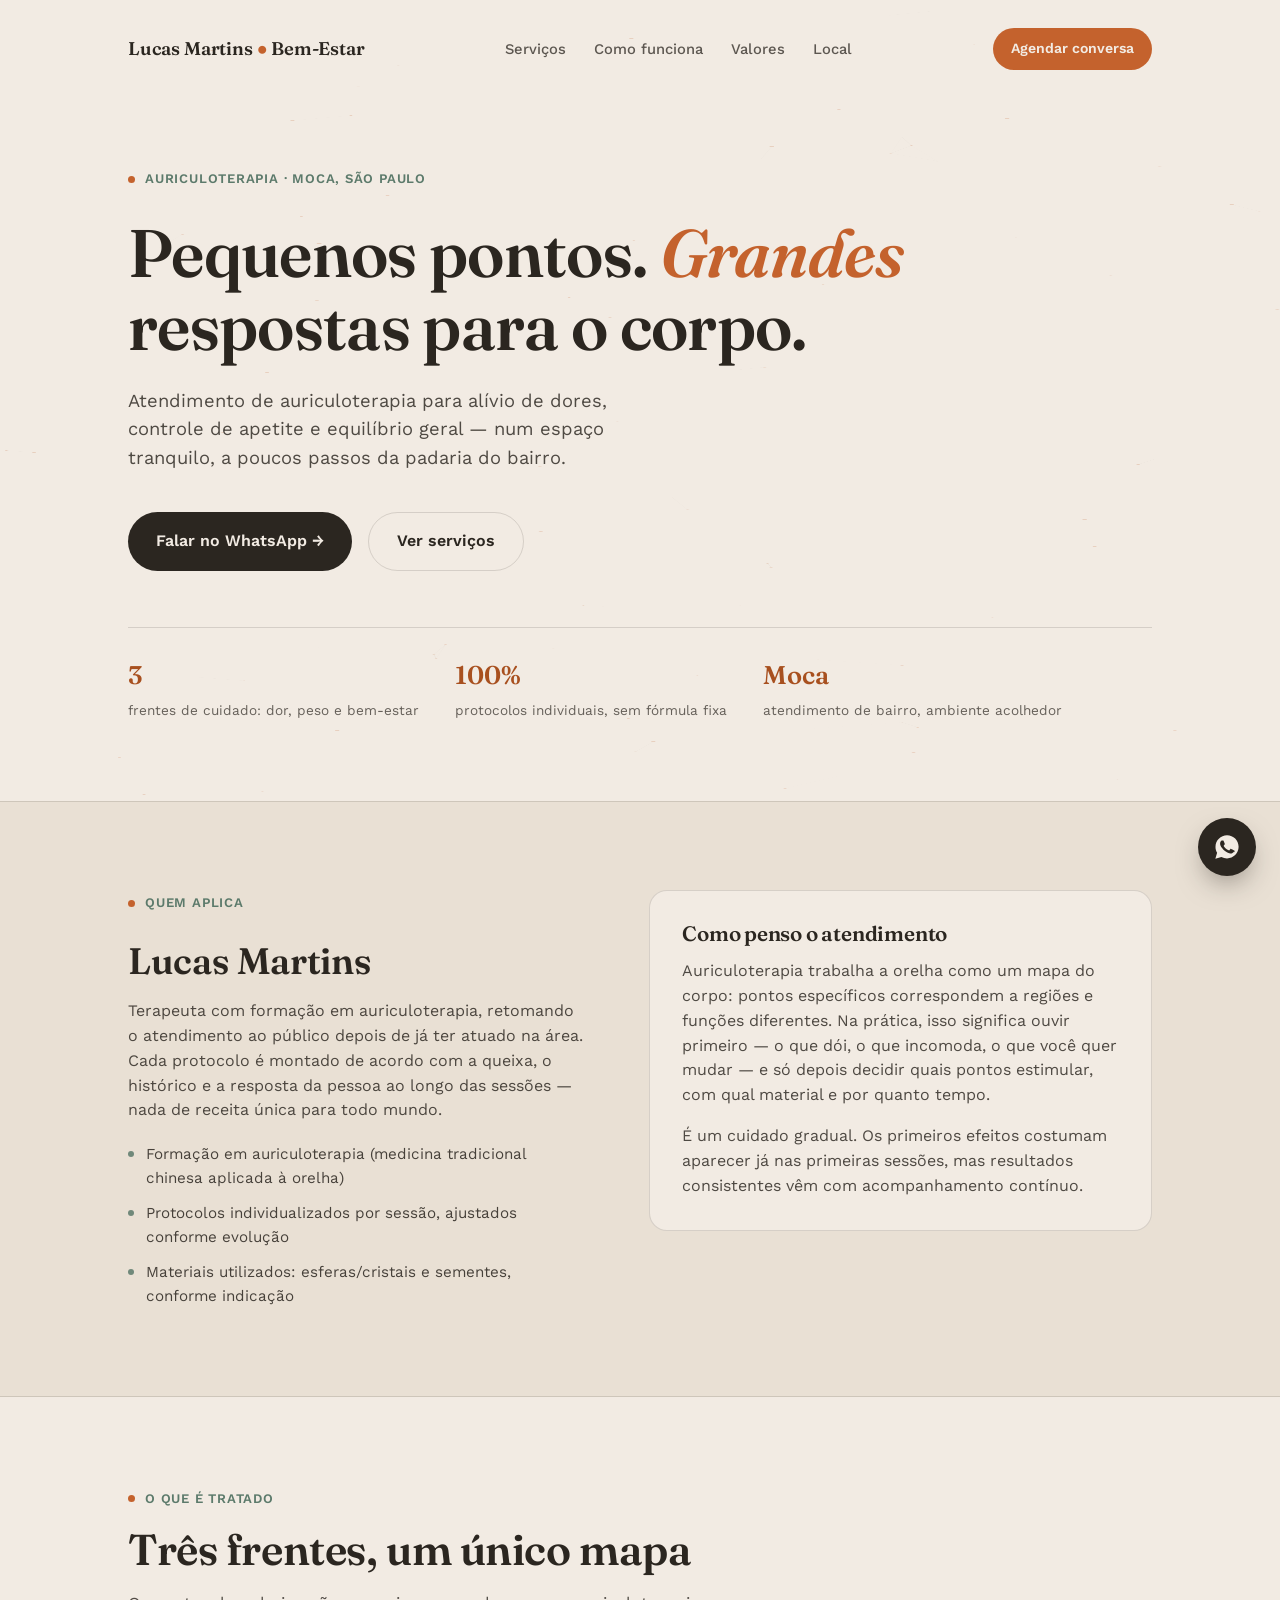
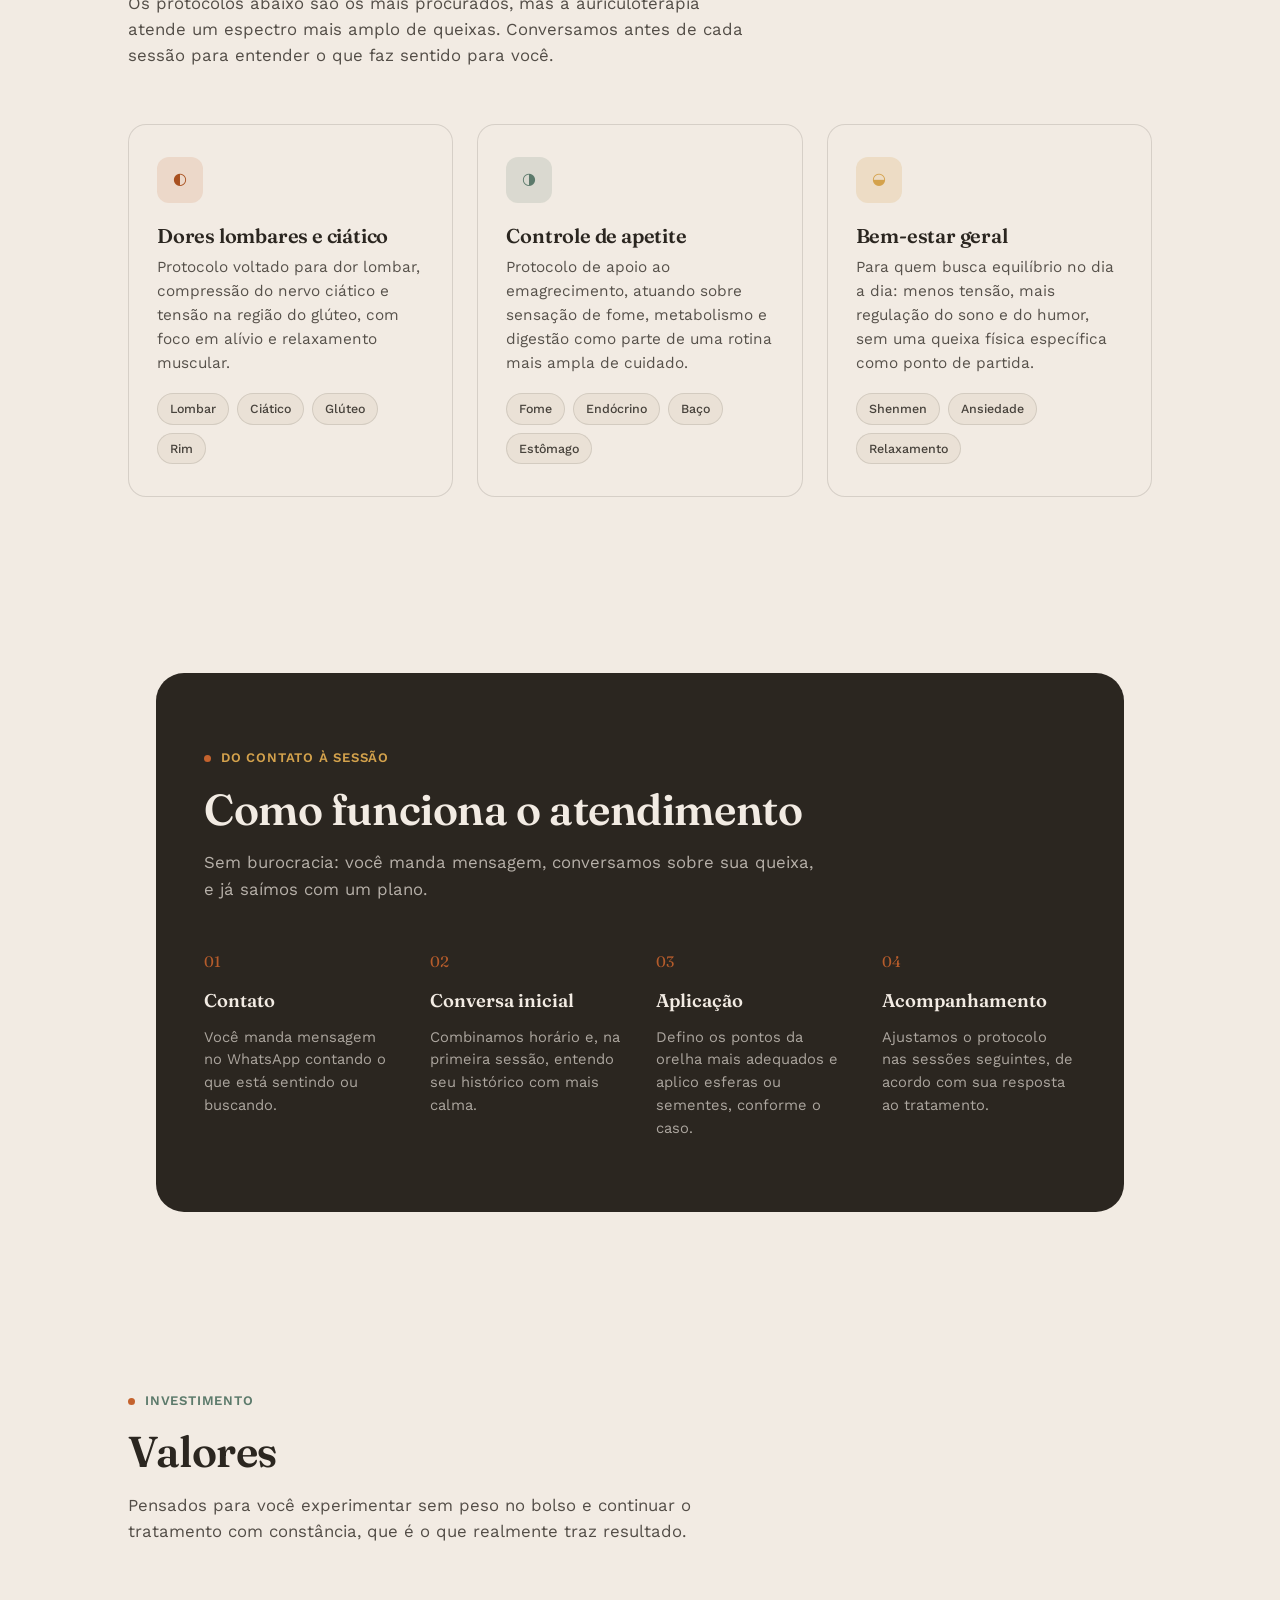
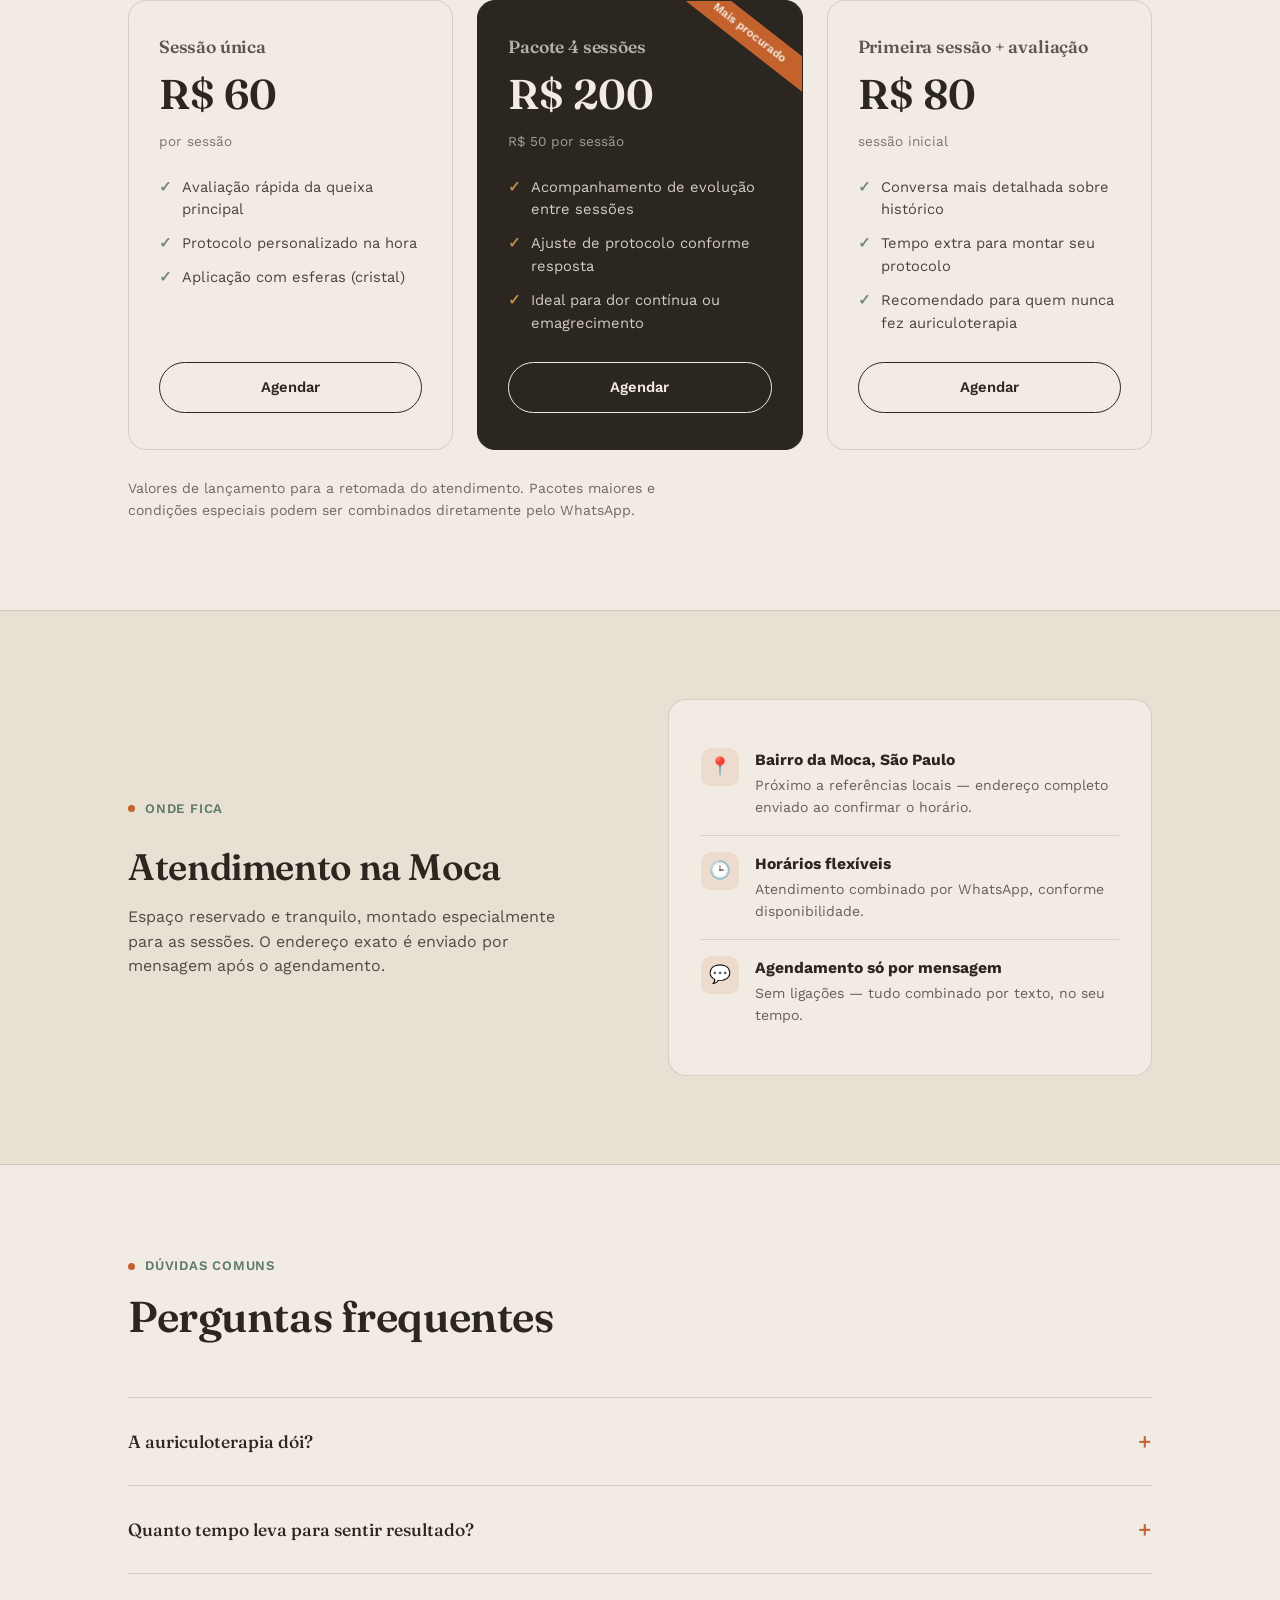
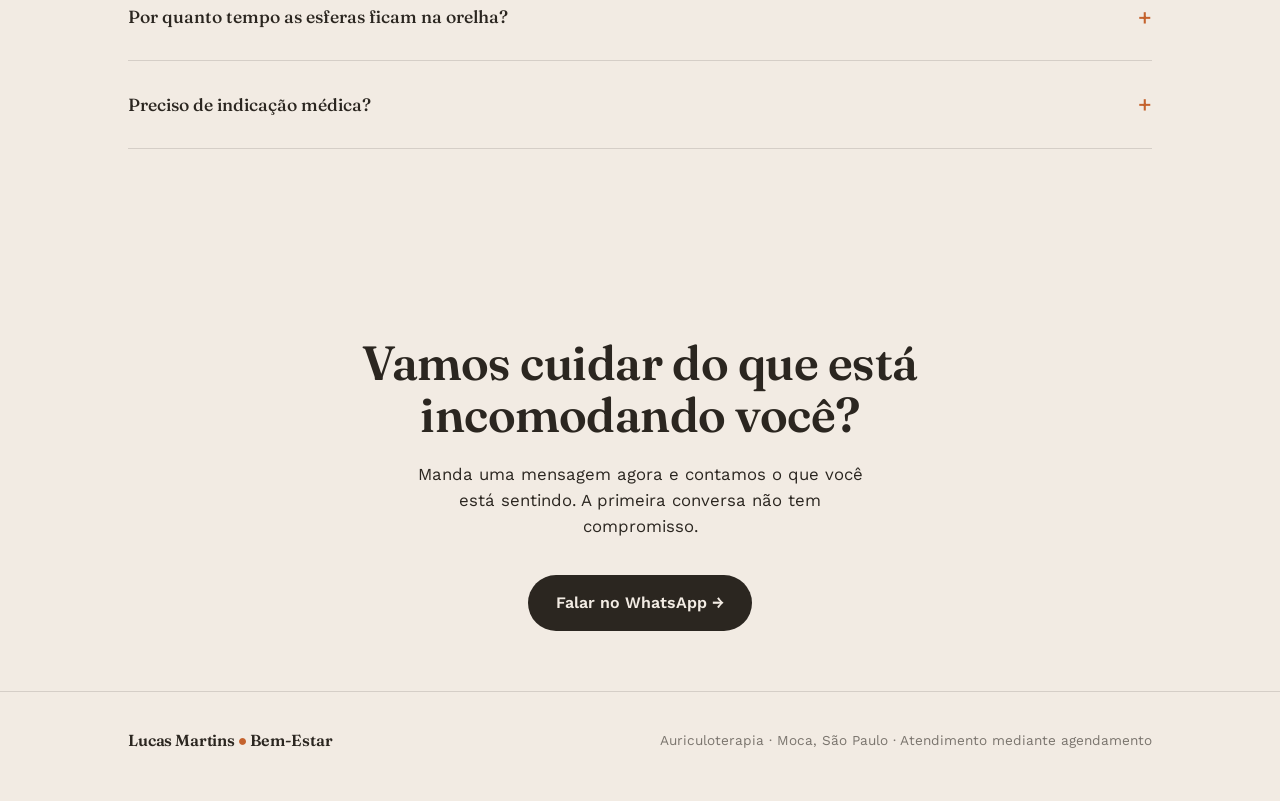
==== index.html @ 7ccbbc72 "refatorando" ====
<!DOCTYPE html>
<html lang="pt-BR">
<head>
<meta charset="UTF-8">
<meta name="viewport" content="width=device-width, initial-scale=1.0">
<title>Lucas Martins Bem-Estar | Auriculoterapia na Moca, São Paulo</title>
<meta name="description" content="Auriculoterapia para alívio de dores, emagrecimento e bem-estar geral. Atendimento na Moca, São Paulo. Agende pelo WhatsApp.">
<link rel="preconnect" href="https://fonts.googleapis.com">
<link rel="preconnect" href="https://fonts.gstatic.com" crossorigin>
<link href="https://fonts.googleapis.com/css2?family=Fraunces:opsz,wght@9..144,400;9..144,500;9..144,600;9..144,700&family=Work+Sans:wght@400;500;600&display=swap" rel="stylesheet">
<link rel="stylesheet" href="assets/css/main.css">
</head>
<body>

<canvas id="constellation"></canvas>

<header>
  <div class="wrap nav">
    <div class="brand">Lucas Martins <span class="dot">●</span> Bem-Estar</div>
    <nav class="nav-links">
      <a href="#servicos">Serviços</a>
      <a href="#como-funciona">Como funciona</a>
      <a href="#valores">Valores</a>
      <a href="#local">Local</a>
    </nav>
    <a class="nav-cta" href="https://wa.me/5511999999999?text=Ol%C3%A1%2C%20Lucas!%20Vim%20pelo%20site%20e%20gostaria%20de%20agendar%20uma%20sess%C3%A3o." target="_blank" rel="noopener">Agendar conversa</a>
  </div>
</header>

<main>

  <section class="hero">
    <div class="wrap">
      <div class="eyebrow">Auriculoterapia · Moca, São Paulo</div>
      <h1>Pequenos pontos. <em>Grandes</em><br>respostas para o corpo.</h1>
      <p class="lede">Atendimento de auriculoterapia para alívio de dores, controle de apetite e equilíbrio geral — num espaço tranquilo, a poucos passos da padaria do bairro.</p>
      <div class="hero-ctas">
        <a class="btn-primary" href="https://wa.me/5511999999999?text=Ol%C3%A1%2C%20Lucas!%20Vim%20pelo%20site%20e%20gostaria%20de%20agendar%20uma%20sess%C3%A3o." target="_blank" rel="noopener">Falar no WhatsApp →</a>
        <a class="btn-secondary" href="#servicos">Ver serviços</a>
      </div>
      <div class="hero-meta">
        <div class="hero-meta-item">
          <span class="num">3</span>
          <span class="label">frentes de cuidado: dor, peso e bem-estar</span>
        </div>
        <div class="hero-meta-item">
          <span class="num">100%</span>
          <span class="label">protocolos individuais, sem fórmula fixa</span>
        </div>
        <div class="hero-meta-item">
          <span class="num">Moca</span>
          <span class="label">atendimento de bairro, ambiente acolhedor</span>
        </div>
      </div>
    </div>
  </section>

  <section class="about" id="sobre">
    <div class="wrap">
      <div class="about-grid">
        <div class="reveal">
          <div class="eyebrow">Quem aplica</div>
          <h2 style="font-size:clamp(1.8rem,3.6vw,2.3rem); margin-bottom:18px;">Lucas Martins</h2>
          <p style="opacity:0.82; margin-bottom:20px;">Terapeuta com formação em auriculoterapia, retomando o atendimento ao público depois de já ter atuado na área. Cada protocolo é montado de acordo com a queixa, o histórico e a resposta da pessoa ao longo das sessões — nada de receita única para todo mundo.</p>
          <ul class="credential-list">
            <li>Formação em auriculoterapia (medicina tradicional chinesa aplicada à orelha)</li>
            <li>Protocolos individualizados por sessão, ajustados conforme evolução</li>
            <li>Materiais utilizados: esferas/cristais e sementes, conforme indicação</li>
          </ul>
        </div>
        <div class="about-card reveal">
          <h3>Como penso o atendimento</h3>
          <p>Auriculoterapia trabalha a orelha como um mapa do corpo: pontos específicos correspondem a regiões e funções diferentes. Na prática, isso significa ouvir primeiro — o que dói, o que incomoda, o que você quer mudar — e só depois decidir quais pontos estimular, com qual material e por quanto tempo.</p>
          <p style="margin-top:16px;">É um cuidado gradual. Os primeiros efeitos costumam aparecer já nas primeiras sessões, mas resultados consistentes vêm com acompanhamento contínuo.</p>
        </div>
      </div>
    </div>
  </section>

  <section id="servicos">
    <div class="wrap">
      <div class="section-head reveal">
        <div class="eyebrow">O que é tratado</div>
        <h2>Três frentes, um único mapa</h2>
        <p>Os protocolos abaixo são os mais procurados, mas a auriculoterapia atende um espectro mais amplo de queixas. Conversamos antes de cada sessão para entender o que faz sentido para você.</p>
      </div>
      <div class="service-grid">
        <div class="service-card reveal">
          <div class="service-icon">◐</div>
          <h3>Dores lombares e ciático</h3>
          <p>Protocolo voltado para dor lombar, compressão do nervo ciático e tensão na região do glúteo, com foco em alívio e relaxamento muscular.</p>
          <div class="service-points">
            <span class="point-tag">Lombar</span>
            <span class="point-tag">Ciático</span>
            <span class="point-tag">Glúteo</span>
            <span class="point-tag">Rim</span>
          </div>
        </div>
        <div class="service-card reveal">
          <div class="service-icon">◑</div>
          <h3>Controle de apetite</h3>
          <p>Protocolo de apoio ao emagrecimento, atuando sobre sensação de fome, metabolismo e digestão como parte de uma rotina mais ampla de cuidado.</p>
          <div class="service-points">
            <span class="point-tag">Fome</span>
            <span class="point-tag">Endócrino</span>
            <span class="point-tag">Baço</span>
            <span class="point-tag">Estômago</span>
          </div>
        </div>
        <div class="service-card reveal">
          <div class="service-icon">◒</div>
          <h3>Bem-estar geral</h3>
          <p>Para quem busca equilíbrio no dia a dia: menos tensão, mais regulação do sono e do humor, sem uma queixa física específica como ponto de partida.</p>
          <div class="service-points">
            <span class="point-tag">Shenmen</span>
            <span class="point-tag">Ansiedade</span>
            <span class="point-tag">Relaxamento</span>
          </div>
        </div>
      </div>
    </div>
  </section>

  <section id="como-funciona">
    <div class="wrap">
      <div class="how">
        <div class="section-head" style="margin-bottom:48px;">
          <div class="eyebrow">Do contato à sessão</div>
          <h2>Como funciona o atendimento</h2>
          <p>Sem burocracia: você manda mensagem, conversamos sobre sua queixa, e já saímos com um plano.</p>
        </div>
        <div class="steps">
          <div class="step reveal">
            <span class="step-index">01</span>
            <h4>Contato</h4>
            <p>Você manda mensagem no WhatsApp contando o que está sentindo ou buscando.</p>
          </div>
          <div class="step reveal">
            <span class="step-index">02</span>
            <h4>Conversa inicial</h4>
            <p>Combinamos horário e, na primeira sessão, entendo seu histórico com mais calma.</p>
          </div>
          <div class="step reveal">
            <span class="step-index">03</span>
            <h4>Aplicação</h4>
            <p>Defino os pontos da orelha mais adequados e aplico esferas ou sementes, conforme o caso.</p>
          </div>
          <div class="step reveal">
            <span class="step-index">04</span>
            <h4>Acompanhamento</h4>
            <p>Ajustamos o protocolo nas sessões seguintes, de acordo com sua resposta ao tratamento.</p>
          </div>
        </div>
      </div>
    </div>
  </section>

  <section id="valores">
    <div class="wrap">
      <div class="section-head reveal">
        <div class="eyebrow">Investimento</div>
        <h2>Valores</h2>
        <p>Pensados para você experimentar sem peso no bolso e continuar o tratamento com constância, que é o que realmente traz resultado.</p>
      </div>
      <div class="pricing-grid">
        <div class="price-card reveal">
          <h3>Sessão única</h3>
          <div class="amount">R$ 60</div>
          <div class="per">por sessão</div>
          <ul class="price-list">
            <li>Avaliação rápida da queixa principal</li>
            <li>Protocolo personalizado na hora</li>
            <li>Aplicação com esferas (cristal)</li>
          </ul>
          <a class="price-cta" href="https://wa.me/5511999999999?text=Ol%C3%A1%2C%20Lucas!%20Quero%20agendar%20uma%20sess%C3%A3o%20%C3%BAnica." target="_blank" rel="noopener">Agendar</a>
        </div>
        <div class="price-card featured reveal">
          <h3>Pacote 4 sessões</h3>
          <div class="amount">R$ 200</div>
          <div class="per">R$ 50 por sessão</div>
          <ul class="price-list">
            <li>Acompanhamento de evolução entre sessões</li>
            <li>Ajuste de protocolo conforme resposta</li>
            <li>Ideal para dor contínua ou emagrecimento</li>
          </ul>
          <a class="price-cta" href="https://wa.me/5511999999999?text=Ol%C3%A1%2C%20Lucas!%20Quero%20agendar%20o%20pacote%20de%204%20sess%C3%B5es." target="_blank" rel="noopener">Agendar</a>
        </div>
        <div class="price-card reveal">
          <h3>Primeira sessão + avaliação</h3>
          <div class="amount">R$ 80</div>
          <div class="per">sessão inicial</div>
          <ul class="price-list">
            <li>Conversa mais detalhada sobre histórico</li>
            <li>Tempo extra para montar seu protocolo</li>
            <li>Recomendado para quem nunca fez auriculoterapia</li>
          </ul>
          <a class="price-cta" href="https://wa.me/5511999999999?text=Ol%C3%A1%2C%20Lucas!%20%C3%89%20minha%20primeira%20vez%20e%20quero%20agendar%20uma%20avalia%C3%A7%C3%A3o." target="_blank" rel="noopener">Agendar</a>
        </div>
      </div>
      <p class="pricing-note">Valores de lançamento para a retomada do atendimento. Pacotes maiores e condições especiais podem ser combinados diretamente pelo WhatsApp.</p>
    </div>
  </section>

  <section class="location" id="local">
    <div class="wrap">
      <div class="location-grid">
        <div class="reveal">
          <div class="eyebrow">Onde fica</div>
          <h2 style="font-size:clamp(1.8rem,3.6vw,2.3rem); margin-bottom:18px;">Atendimento na Moca</h2>
          <p style="opacity:0.8; max-width:460px;">Espaço reservado e tranquilo, montado especialmente para as sessões. O endereço exato é enviado por mensagem após o agendamento.</p>
        </div>
        <div class="location-card reveal">
          <div class="location-row">
            <div class="icon">📍</div>
            <div>
              <h4>Bairro da Moca, São Paulo</h4>
              <p>Próximo a referências locais — endereço completo enviado ao confirmar o horário.</p>
            </div>
          </div>
          <div class="location-row">
            <div class="icon">🕒</div>
            <div>
              <h4>Horários flexíveis</h4>
              <p>Atendimento combinado por WhatsApp, conforme disponibilidade.</p>
            </div>
          </div>
          <div class="location-row">
            <div class="icon">💬</div>
            <div>
              <h4>Agendamento só por mensagem</h4>
              <p>Sem ligações — tudo combinado por texto, no seu tempo.</p>
            </div>
          </div>
        </div>
      </div>
    </div>
  </section>

  <section id="faq">
    <div class="wrap">
      <div class="section-head reveal">
        <div class="eyebrow">Dúvidas comuns</div>
        <h2>Perguntas frequentes</h2>
      </div>
      <div class="faq-list reveal">
        <div class="faq-item">
          <div class="faq-q"><span>A auriculoterapia dói?</span><span class="plus">+</span></div>
          <div class="faq-a"><p>Não. A aplicação é feita com esferas pequenas (cristal) ou sementes, sem agulhas. A maioria das pessoas sente apenas uma leve pressão no momento da colocação.</p></div>
        </div>
        <div class="faq-item">
          <div class="faq-q"><span>Quanto tempo leva para sentir resultado?</span><span class="plus">+</span></div>
          <div class="faq-a"><p>Varia de pessoa para pessoa. Algumas notam diferença já na primeira semana, especialmente em quadros de dor. Para emagrecimento e bem-estar geral, o resultado costuma vir de forma mais gradual, com sessões contínuas.</p></div>
        </div>
        <div class="faq-item">
          <div class="faq-q"><span>Por quanto tempo as esferas ficam na orelha?</span><span class="plus">+</span></div>
          <div class="faq-a"><p>Em geral entre 3 e 7 dias, dependendo do material usado e da sua resposta ao tratamento. Isso é combinado individualmente.</p></div>
        </div>
        <div class="faq-item">
          <div class="faq-q"><span>Preciso de indicação médica?</span><span class="plus">+</span></div>
          <div class="faq-a"><p>Não é obrigatório, mas se você já tem acompanhamento médico para a queixa, é sempre bom me contar para alinharmos o tratamento como um complemento, não substituto.</p></div>
        </div>
      </div>
    </div>
  </section>

  <section class="final-cta">
    <div class="wrap">
      <h2 class="reveal">Vamos cuidar do que está incomodando você?</h2>
      <p class="reveal">Manda uma mensagem agora e contamos o que você está sentindo. A primeira conversa não tem compromisso.</p>
      <a class="btn-primary reveal" href="https://wa.me/5511999999999?text=Ol%C3%A1%2C%20Lucas!%20Vim%20pelo%20site%20e%20gostaria%20de%20agendar%20uma%20sess%C3%A3o." target="_blank" rel="noopener">Falar no WhatsApp →</a>
    </div>
  </section>

</main>

<footer>
  <div class="wrap footer-grid">
    <div class="brand" style="font-size:1rem;">Lucas Martins <span class="dot">●</span> Bem-Estar</div>
    <p>Auriculoterapia · Moca, São Paulo · Atendimento mediante agendamento</p>
  </div>
</footer>

<a class="float-wa" href="https://wa.me/5511999999999?text=Ol%C3%A1%2C%20Lucas!%20Vim%20pelo%20site%20e%20gostaria%20de%20agendar%20uma%20sess%C3%A3o." target="_blank" rel="noopener" aria-label="Falar no WhatsApp">
  <svg width="28" height="28" viewBox="0 0 24 24" fill="currentColor"><path d="M12.04 2C6.58 2 2.13 6.45 2.13 11.91c0 1.85.5 3.58 1.41 5.09L2 22l5.18-1.5a9.86 9.86 0 0 0 4.86 1.27h.01c5.46 0 9.91-4.45 9.91-9.91C21.96 6.4 17.5 2 12.04 2zm5.85 14.04c-.25.7-1.45 1.34-2 1.43-.51.08-1.16.11-1.87-.12-.43-.14-.98-.32-1.69-.63-2.97-1.28-4.9-4.27-5.05-4.47-.15-.2-1.2-1.6-1.2-3.05 0-1.45.76-2.16 1.03-2.46.27-.3.59-.37.79-.37h.57c.18 0 .43-.07.67.51.25.6.85 2.08.92 2.23.07.15.12.33.02.53-.1.2-.15.32-.3.49-.15.17-.31.38-.44.51-.15.15-.3.3-.13.59.18.3.79 1.3 1.7 2.1 1.17 1.04 2.16 1.36 2.46 1.51.3.15.48.13.65-.05.22-.22.5-.59.79-.95.2-.26.46-.3.76-.18.3.12 1.9.9 2.23 1.06.33.17.55.25.63.39.08.14.08.78-.17 1.48z"/></svg>
</a>

<script src="assets/js/main.js" defer></script>
</body>
</html>
---- assets/css/main.css ----
:root{
  --sand:#F2EBE3;
  --sand-dim:#E9E0D4;
  --ink:#2B2620;
  --clay:#C4622D;
  --clay-deep:#A8501F;
  --olive:#5C7A6B;
  --ocher:#D4A24C;
  --line: rgba(43,38,32,0.14);
}

*{box-sizing:border-box; margin:0; padding:0;}

html{scroll-behavior:smooth;}

body{
  background:var(--sand);
  color:var(--ink);
  font-family:'Work Sans', sans-serif;
  line-height:1.55;
  -webkit-font-smoothing:antialiased;
  overflow-x:hidden;
}

h1,h2,h3{
  font-family:'Fraunces', serif;
  font-weight:600;
  line-height:1.08;
  letter-spacing:-0.01em;
}

a{color:inherit; text-decoration:none;}

img{max-width:100%; display:block;}

.wrap{
  max-width:1080px;
  margin:0 auto;
  padding:0 28px;
}

/* ---------- Signature constellation canvas ---------- */
#constellation{
  position:fixed;
  inset:0;
  width:100%;
  height:100%;
  z-index:0;
  pointer-events:none;
  opacity:0.55;
}

@media (prefers-reduced-motion: reduce){
  #constellation{display:none;}
}

/* ---------- Header ---------- */
header{
  position:relative;
  z-index:2;
  padding:28px 0 0;
}

.nav{
  display:flex;
  align-items:center;
  justify-content:space-between;
}

.brand{
  font-family:'Fraunces', serif;
  font-weight:600;
  font-size:1.15rem;
  letter-spacing:-0.01em;
}

.brand .dot{
  color:var(--clay);
}

.nav-links{
  display:flex;
  gap:28px;
  font-size:0.92rem;
  font-weight:500;
}

.nav-links a{
  opacity:0.75;
  transition:opacity 0.2s ease;
}
.nav-links a:hover{opacity:1;}

.nav-cta{
  display:inline-flex;
  align-items:center;
  gap:8px;
  background:var(--clay);
  color:var(--sand);
  padding:10px 18px;
  border-radius:999px;
  font-size:0.88rem;
  font-weight:600;
  transition:background 0.2s ease, transform 0.2s ease;
}
.nav-cta:hover{background:var(--clay-deep); transform:translateY(-1px);}

@media (max-width:720px){
  .nav-links{display:none;}
}

/* ---------- Hero ---------- */
.hero{
  position:relative;
  z-index:2;
  padding:96px 0 80px;
}

.eyebrow{
  display:inline-flex;
  align-items:center;
  gap:10px;
  font-size:0.82rem;
  font-weight:600;
  letter-spacing:0.06em;
  text-transform:uppercase;
  color:var(--olive);
  margin-bottom:28px;
}

.eyebrow::before{
  content:'';
  width:7px;
  height:7px;
  border-radius:50%;
  background:var(--clay);
  display:inline-block;
}

.hero h1{
  font-size:clamp(2.4rem, 6vw, 4.2rem);
  max-width:780px;
  margin-bottom:24px;
}

.hero h1 em{
  font-style:italic;
  color:var(--clay);
}

.hero p.lede{
  font-size:1.15rem;
  max-width:540px;
  opacity:0.82;
  margin-bottom:40px;
}

.hero-ctas{
  display:flex;
  gap:16px;
  flex-wrap:wrap;
  margin-bottom:56px;
}

.btn-primary{
  display:inline-flex;
  align-items:center;
  gap:10px;
  background:var(--ink);
  color:var(--sand);
  padding:16px 28px;
  border-radius:999px;
  font-weight:600;
  font-size:1rem;
  transition:background 0.2s ease, transform 0.2s ease;
}
.btn-primary:hover{background:var(--clay-deep); transform:translateY(-2px);}

.btn-secondary{
  display:inline-flex;
  align-items:center;
  gap:10px;
  border:1.5px solid var(--line);
  padding:16px 28px;
  border-radius:999px;
  font-weight:600;
  font-size:1rem;
  transition:border-color 0.2s ease, transform 0.2s ease;
}
.btn-secondary:hover{border-color:var(--ink); transform:translateY(-2px);}

.hero-meta{
  display:flex;
  gap:36px;
  flex-wrap:wrap;
  border-top:1px solid var(--line);
  padding-top:28px;
}

.hero-meta-item{
  display:flex;
  flex-direction:column;
  gap:4px;
}

.hero-meta-item .num{
  font-family:'Fraunces', serif;
  font-size:1.6rem;
  font-weight:600;
  color:var(--clay-deep);
}

.hero-meta-item .label{
  font-size:0.85rem;
  opacity:0.7;
}

/* ---------- Section shared ---------- */
section{
  position:relative;
  z-index:2;
  padding:88px 0;
}

.section-head{
  max-width:620px;
  margin-bottom:56px;
}

.section-head .eyebrow{margin-bottom:18px;}

.section-head h2{
  font-size:clamp(1.9rem, 4vw, 2.7rem);
  margin-bottom:16px;
}

.section-head p{
  opacity:0.8;
  font-size:1.05rem;
}

/* ---------- About ---------- */
.about{
  background:var(--sand-dim);
  border-top:1px solid var(--line);
  border-bottom:1px solid var(--line);
}

.about-grid{
  display:grid;
  grid-template-columns:1fr 1.1fr;
  gap:64px;
  align-items:start;
}

@media (max-width:820px){
  .about-grid{grid-template-columns:1fr; gap:40px;}
}

.about-card{
  background:var(--sand);
  border:1px solid var(--line);
  border-radius:18px;
  padding:32px;
}

.about-card h3{
  font-size:1.3rem;
  margin-bottom:14px;
}

.about-card p{opacity:0.82;}

.credential-list{
  list-style:none;
  margin-top:20px;
  display:flex;
  flex-direction:column;
  gap:12px;
}

.credential-list li{
  display:flex;
  align-items:flex-start;
  gap:12px;
  font-size:0.95rem;
  opacity:0.85;
}

.credential-list li::before{
  content:'';
  width:6px;
  height:6px;
  border-radius:50%;
  background:var(--olive);
  margin-top:8px;
  flex-shrink:0;
}

/* ---------- Services ---------- */
.service-grid{
  display:grid;
  grid-template-columns:repeat(3, 1fr);
  gap:24px;
}

@media (max-width:900px){
  .service-grid{grid-template-columns:1fr;}
}

.service-card{
  border:1px solid var(--line);
  border-radius:18px;
  padding:32px 28px;
  background:var(--sand);
  transition:transform 0.25s ease, box-shadow 0.25s ease, border-color 0.25s ease;
}

.service-card:hover{
  transform:translateY(-4px);
  box-shadow:0 16px 32px -20px rgba(43,38,32,0.35);
  border-color:transparent;
}

.service-icon{
  width:46px;
  height:46px;
  border-radius:12px;
  display:flex;
  align-items:center;
  justify-content:center;
  margin-bottom:22px;
}

.service-card:nth-child(1) .service-icon{background:rgba(196,98,45,0.14); color:var(--clay-deep);}
.service-card:nth-child(2) .service-icon{background:rgba(92,122,107,0.16); color:var(--olive);}
.service-card:nth-child(3) .service-icon{background:rgba(212,162,76,0.2); color:var(--ocher);}

.service-card h3{
  font-size:1.25rem;
  margin-bottom:10px;
}

.service-card p{
  opacity:0.78;
  font-size:0.96rem;
  margin-bottom:18px;
}

.service-points{
  display:flex;
  flex-wrap:wrap;
  gap:8px;
}

.point-tag{
  font-size:0.78rem;
  font-weight:500;
  padding:5px 12px;
  border-radius:999px;
  background:var(--sand-dim);
  border:1px solid var(--line);
  opacity:0.85;
}

/* ---------- How it works ---------- */
.how{
  background:var(--ink);
  color:var(--sand);
  border-radius:28px;
  margin:0 28px;
  padding:72px 48px;
}

@media (max-width:720px){
  .how{margin:0 16px; padding:56px 28px;}
}

.how .section-head p{color:var(--sand); opacity:0.7;}
.how .eyebrow{color:var(--ocher);}

.steps{
  display:grid;
  grid-template-columns:repeat(4, 1fr);
  gap:32px;
}

@media (max-width:900px){
  .steps{grid-template-columns:1fr 1fr; gap:36px;}
}
@media (max-width:560px){
  .steps{grid-template-columns:1fr;}
}

.step{
  position:relative;
}

.step-index{
  font-family:'Fraunces', serif;
  font-size:0.95rem;
  color:var(--clay);
  opacity:0.9;
  margin-bottom:14px;
  display:block;
}

.step h4{
  font-family:'Fraunces', serif;
  font-weight:600;
  font-size:1.15rem;
  margin-bottom:10px;
}

.step p{
  font-size:0.92rem;
  opacity:0.65;
}

/* ---------- Pricing ---------- */
.pricing-grid{
  display:grid;
  grid-template-columns:repeat(3, 1fr);
  gap:24px;
}

@media (max-width:900px){
  .pricing-grid{grid-template-columns:1fr;}
}

.price-card{
  border:1px solid var(--line);
  border-radius:18px;
  padding:36px 30px;
  background:var(--sand);
  display:flex;
  flex-direction:column;
}

.price-card.featured{
  background:var(--ink);
  color:var(--sand);
  border-color:var(--ink);
  position:relative;
  overflow:hidden;
}

.price-card.featured::before{
  content:'Mais procurado';
  position:absolute;
  top:18px;
  right:-32px;
  background:var(--clay);
  color:var(--sand);
  font-size:0.72rem;
  font-weight:600;
  padding:5px 40px;
  transform:rotate(38deg);
}

.price-card h3{
  font-size:1.1rem;
  margin-bottom:6px;
  opacity:0.75;
}
.price-card.featured h3{opacity:0.7;}

.price-card .amount{
  font-family:'Fraunces', serif;
  font-size:2.6rem;
  font-weight:600;
  margin-bottom:4px;
}

.price-card .amount sup{
  font-size:1.1rem;
  font-weight:500;
  opacity:0.6;
  top:-1em;
}

.price-card .per{
  font-size:0.85rem;
  opacity:0.6;
  margin-bottom:24px;
}

.price-list{
  list-style:none;
  display:flex;
  flex-direction:column;
  gap:11px;
  margin-bottom:28px;
  flex:1;
}

.price-list li{
  font-size:0.92rem;
  display:flex;
  gap:10px;
  align-items:flex-start;
  opacity:0.85;
}

.price-list li::before{
  content:'✓';
  color:var(--olive);
  font-weight:600;
  flex-shrink:0;
}

.price-card.featured .price-list li::before{color:var(--ocher);}

.price-cta{
  text-align:center;
  padding:13px;
  border-radius:999px;
  border:1.5px solid var(--ink);
  font-weight:600;
  font-size:0.92rem;
  transition:background 0.2s ease, color 0.2s ease;
}

.price-cta:hover{background:var(--ink); color:var(--sand);}

.price-card.featured .price-cta{
  border-color:var(--sand);
}
.price-card.featured .price-cta:hover{
  background:var(--sand);
  color:var(--ink);
}

.pricing-note{
  margin-top:28px;
  font-size:0.88rem;
  opacity:0.65;
  max-width:560px;
}

/* ---------- Location ---------- */
.location{
  background:var(--sand-dim);
  border-top:1px solid var(--line);
  border-bottom:1px solid var(--line);
}

.location-grid{
  display:grid;
  grid-template-columns:1fr 1fr;
  gap:56px;
  align-items:center;
}

@media (max-width:820px){
  .location-grid{grid-template-columns:1fr;}
}

.location-card{
  background:var(--sand);
  border:1px solid var(--line);
  border-radius:18px;
  padding:32px;
}

.location-row{
  display:flex;
  gap:16px;
  padding:16px 0;
  border-bottom:1px solid var(--line);
}
.location-row:last-child{border-bottom:none;}

.location-row .icon{
  width:38px;
  height:38px;
  border-radius:10px;
  background:rgba(196,98,45,0.12);
  color:var(--clay-deep);
  display:flex;
  align-items:center;
  justify-content:center;
  flex-shrink:0;
  font-size:1.1rem;
}

.location-row h4{
  font-size:0.98rem;
  margin-bottom:3px;
}

.location-row p{
  font-size:0.88rem;
  opacity:0.7;
}

/* ---------- FAQ ---------- */
.faq-list{
  display:flex;
  flex-direction:column;
  gap:0;
  border-top:1px solid var(--line);
}

.faq-item{
  border-bottom:1px solid var(--line);
  padding:26px 0;
  cursor:pointer;
}

.faq-q{
  display:flex;
  justify-content:space-between;
  align-items:center;
  gap:20px;
  font-family:'Fraunces', serif;
  font-weight:500;
  font-size:1.1rem;
}

.faq-q .plus{
  font-family:'Work Sans', sans-serif;
  font-size:1.4rem;
  color:var(--clay);
  transition:transform 0.25s ease;
  flex-shrink:0;
}

.faq-item.open .faq-q .plus{transform:rotate(45deg);}

.faq-a{
  max-height:0;
  overflow:hidden;
  transition:max-height 0.3s ease;
}

.faq-a p{
  padding-top:14px;
  opacity:0.78;
  max-width:680px;
  font-size:0.96rem;
}

/* ---------- Final CTA ---------- */
.final-cta{
  text-align:center;
  padding:100px 0 60px;
}

.final-cta h2{
  font-size:clamp(2rem, 5vw, 3rem);
  max-width:640px;
  margin:0 auto 20px;
}

.final-cta p{
  opacity:0.78;
  max-width:480px;
  margin:0 auto 36px;
  font-size:1.05rem;
}

/* ---------- Footer ---------- */
footer{
  position:relative;
  z-index:2;
  border-top:1px solid var(--line);
  padding:36px 0 48px;
}

.footer-grid{
  display:flex;
  justify-content:space-between;
  align-items:center;
  flex-wrap:wrap;
  gap:16px;
}

.footer-grid p{
  font-size:0.85rem;
  opacity:0.6;
}

/* ---------- Whatsapp floating button ---------- */
.float-wa{
  position:fixed;
  bottom:24px;
  right:24px;
  z-index:50;
  background:#2B2620;
  color:var(--sand);
  width:58px;
  height:58px;
  border-radius:50%;
  display:flex;
  align-items:center;
  justify-content:center;
  box-shadow:0 12px 28px -8px rgba(43,38,32,0.5);
  transition:transform 0.2s ease, background 0.2s ease;
}
.float-wa:hover{transform:scale(1.08); background:var(--clay-deep);}

.reveal{
  opacity:0;
  transform:translateY(18px);
  transition:opacity 0.6s ease, transform 0.6s ease;
}
.reveal.in{
  opacity:1;
  transform:translateY(0);
}
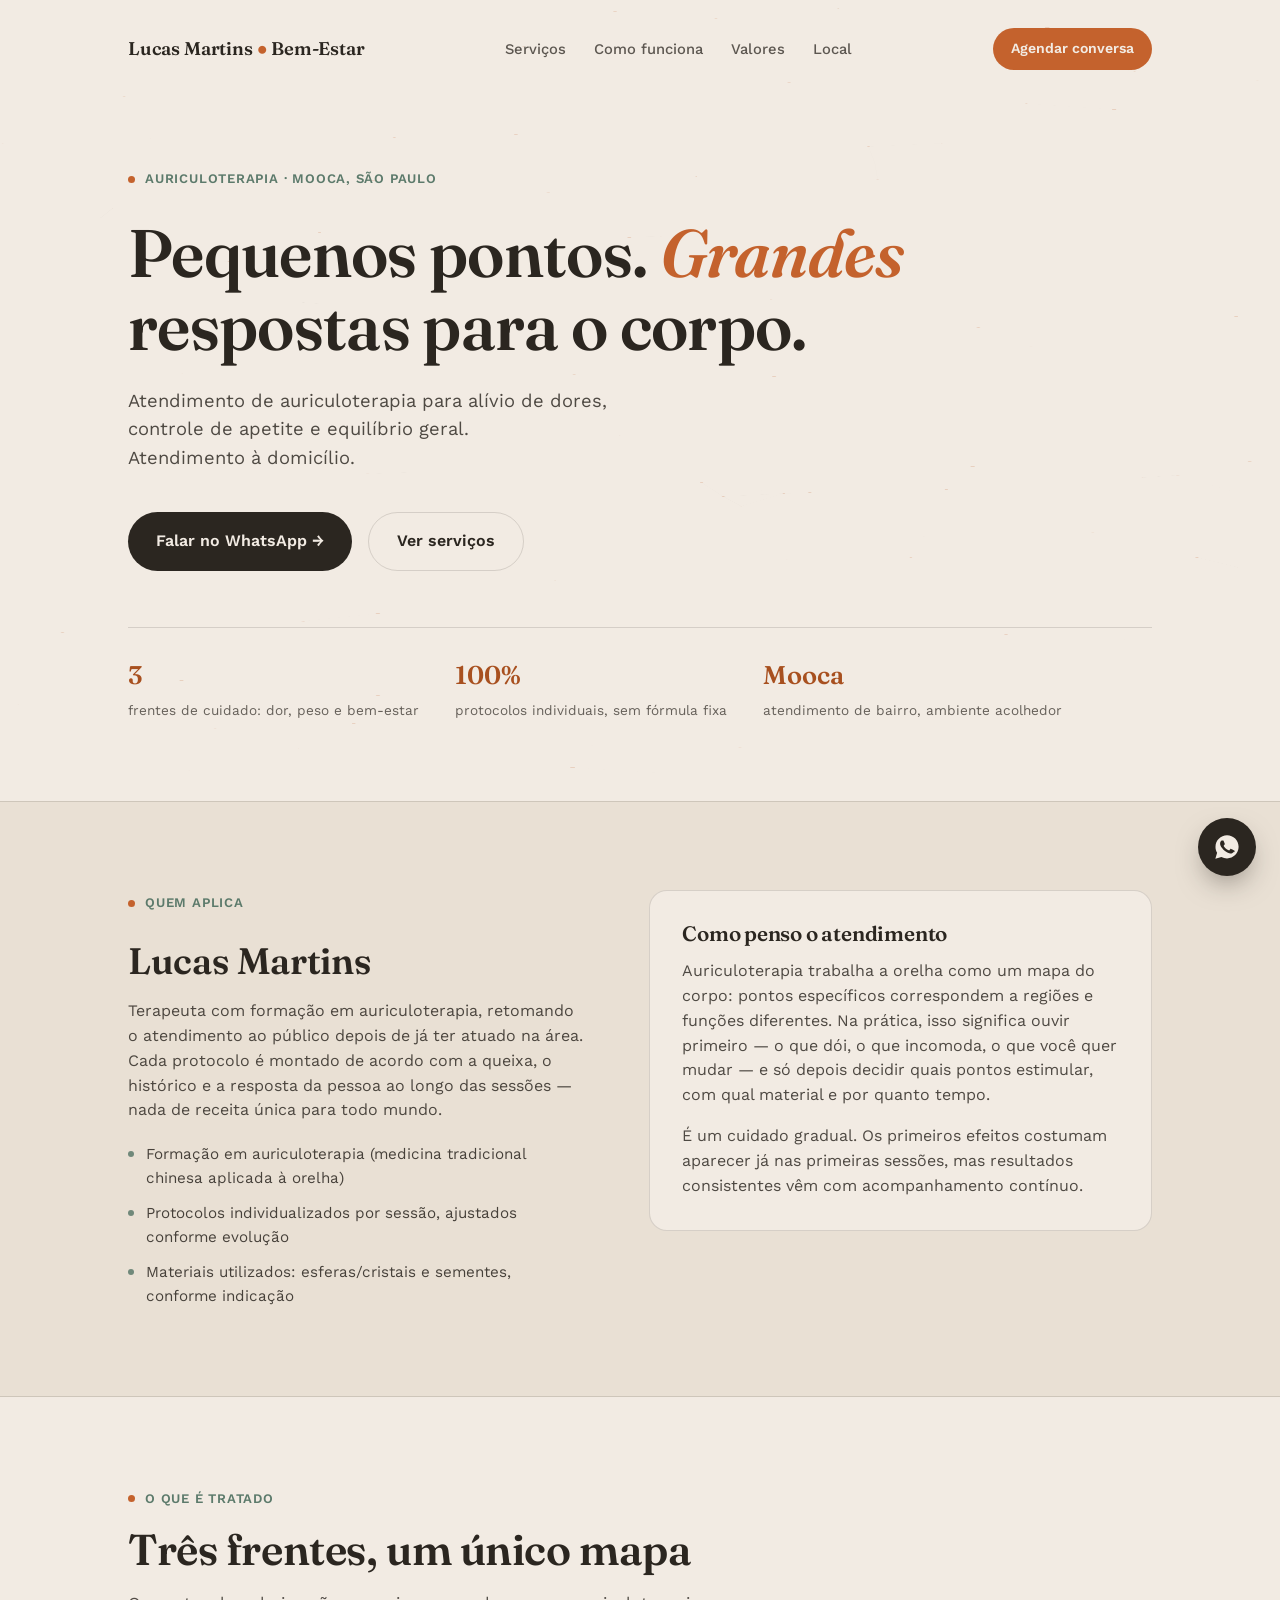
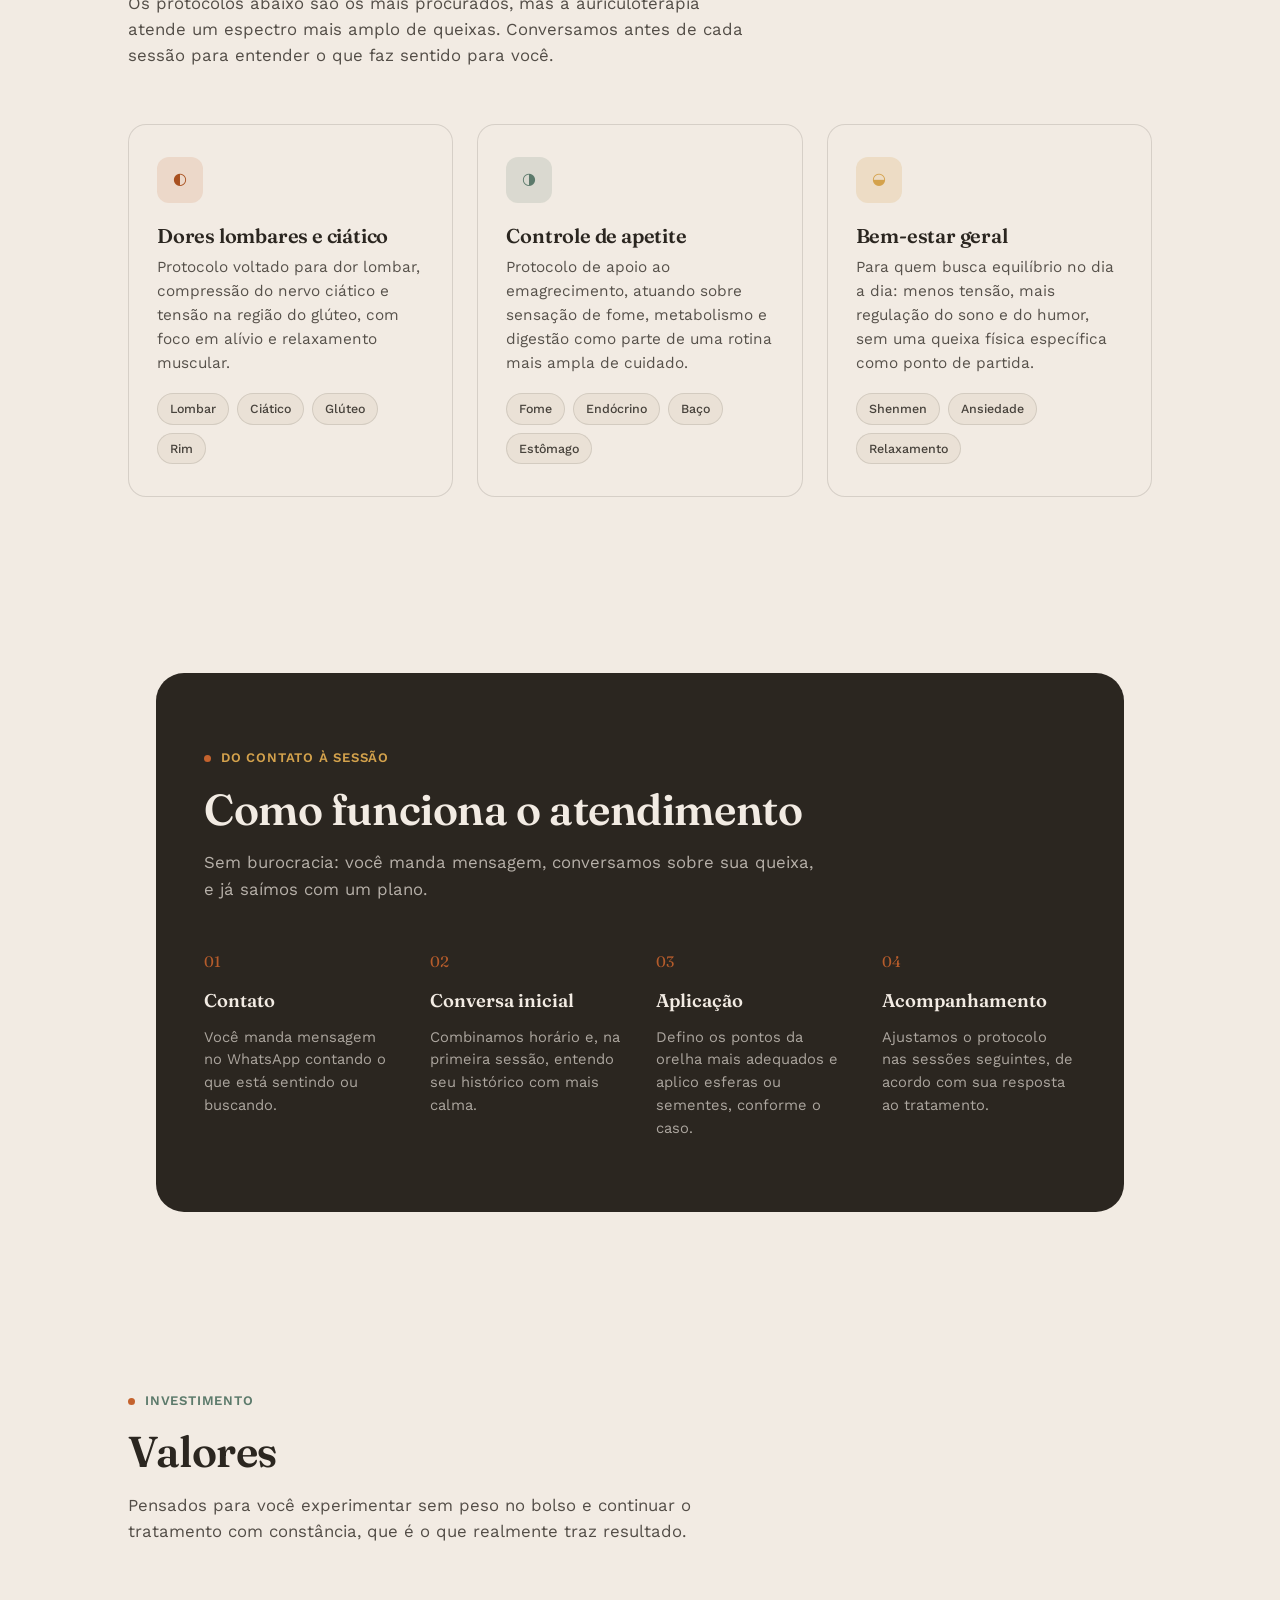
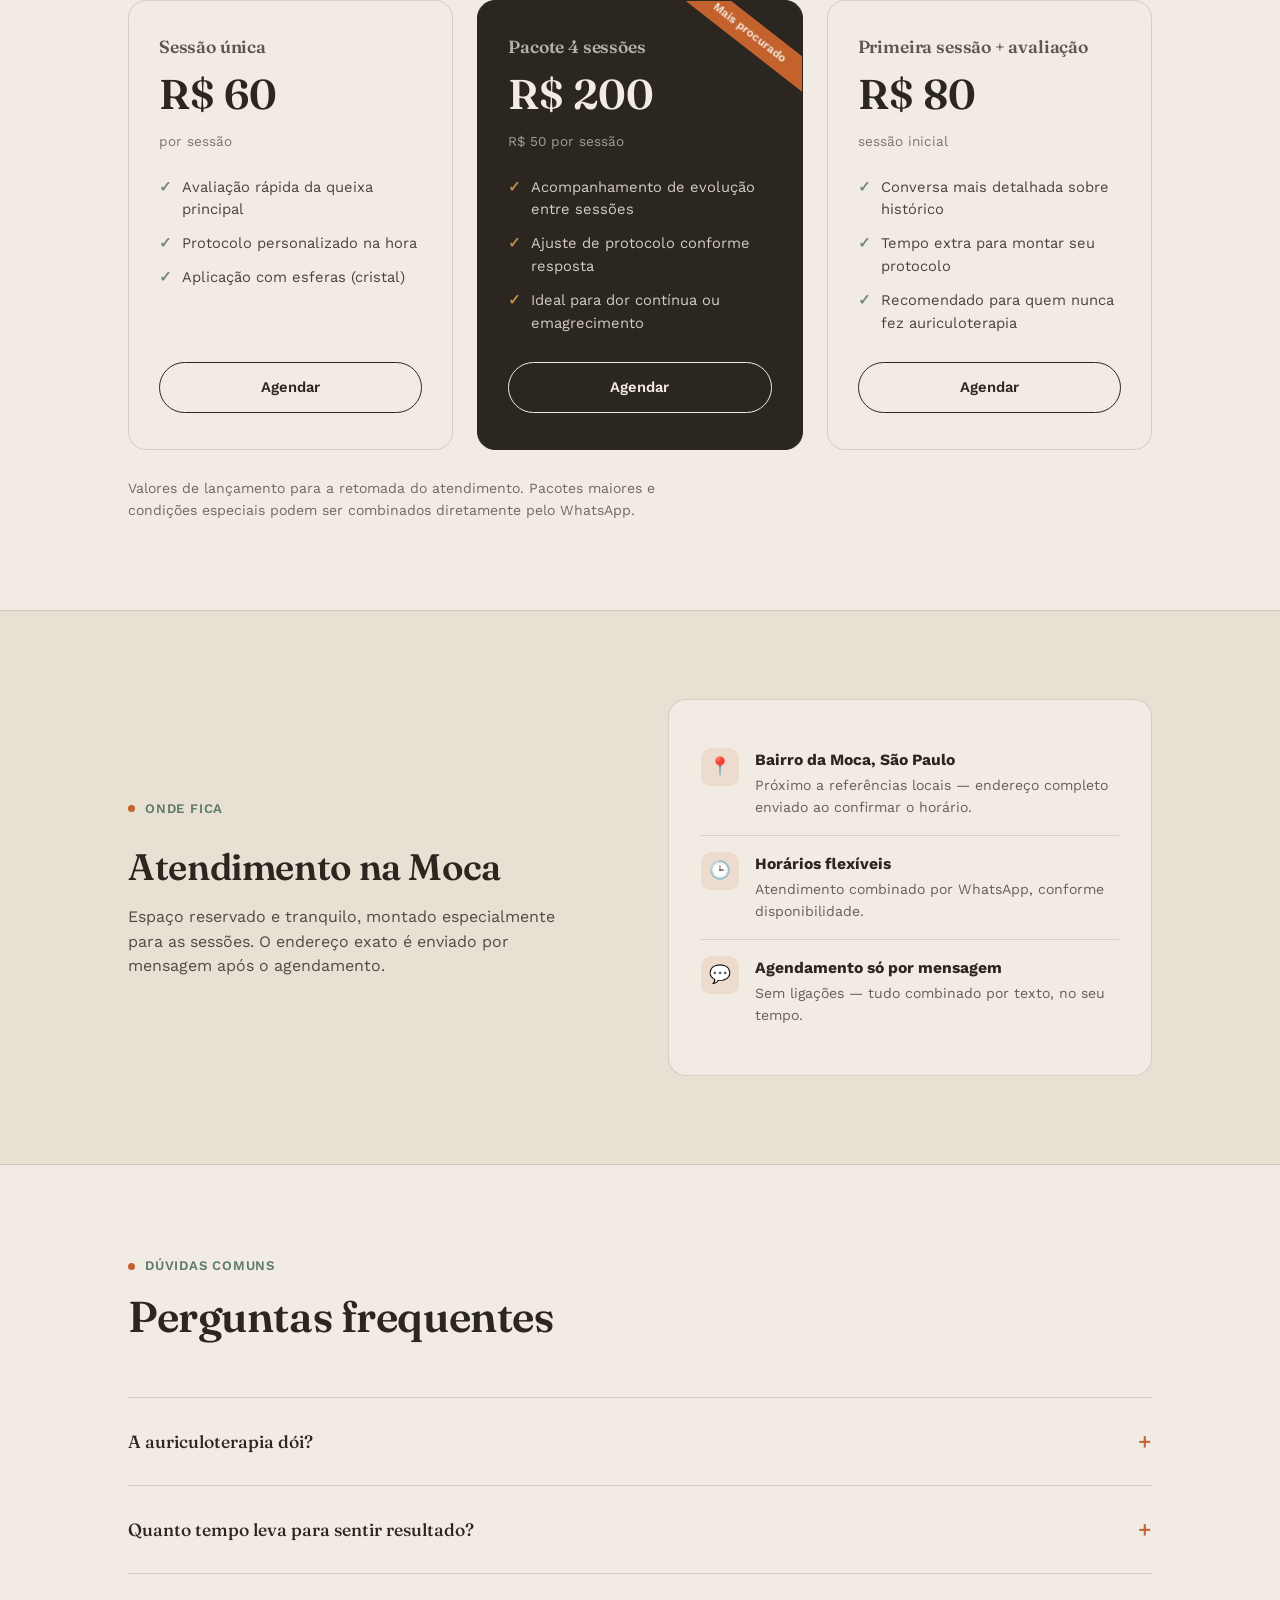
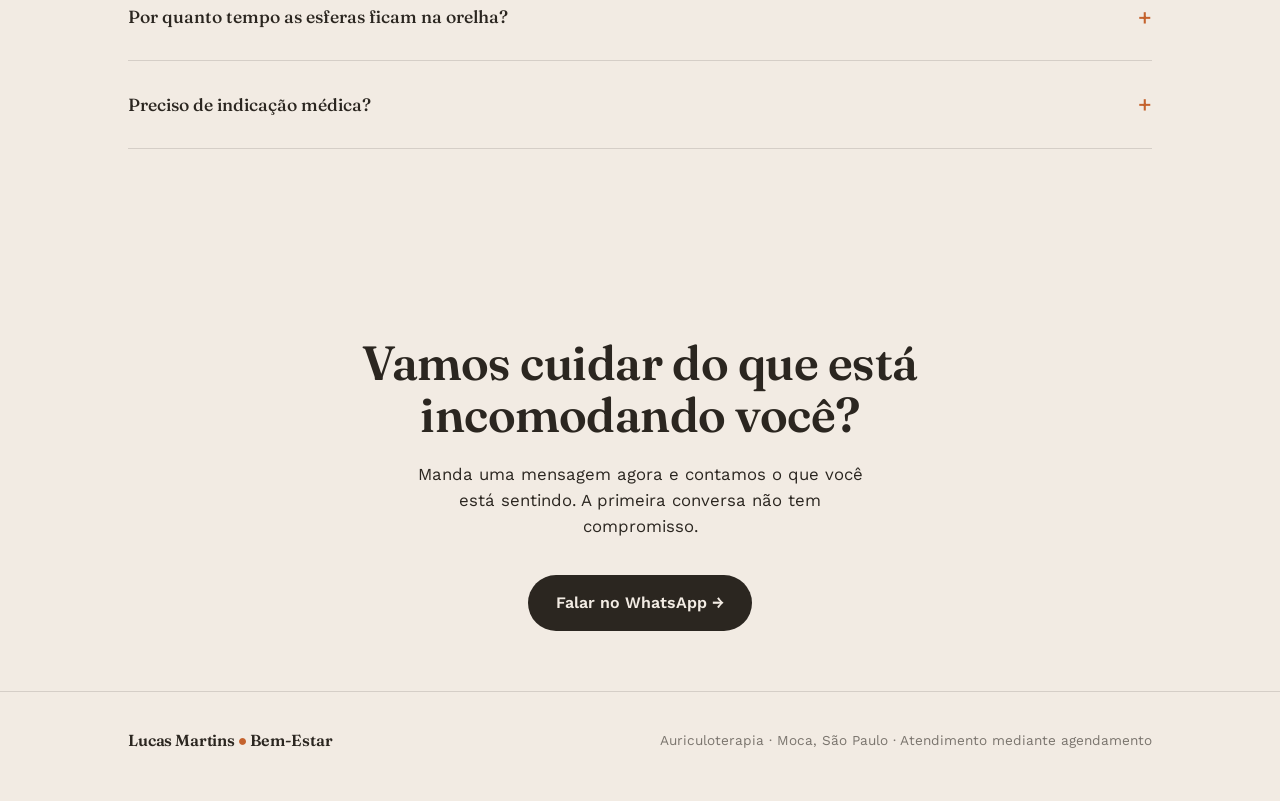
==== commit 9522e70d: "..." ====
--- a/index.html
+++ b/index.html
@@ -3,8 +3,8 @@
 <head>
 <meta charset="UTF-8">
 <meta name="viewport" content="width=device-width, initial-scale=1.0">
-<title>Lucas Martins Bem-Estar | Auriculoterapia na Moca, São Paulo</title>
-<meta name="description" content="Auriculoterapia para alívio de dores, emagrecimento e bem-estar geral. Atendimento na Moca, São Paulo. Agende pelo WhatsApp.">
+<title>Lucas Martins Bem-Estar | Auriculoterapia na Mooca, São Paulo</title>
+<meta name="description" content="Auriculoterapia para alívio de dores, emagrecimento e bem-estar geral. Atendimento na Mooca, São Paulo. Agende pelo WhatsApp.">
 <link rel="preconnect" href="https://fonts.googleapis.com">
 <link rel="preconnect" href="https://fonts.gstatic.com" crossorigin>
 <link href="https://fonts.googleapis.com/css2?family=Fraunces:opsz,wght@9..144,400;9..144,500;9..144,600;9..144,700&family=Work+Sans:wght@400;500;600&display=swap" rel="stylesheet">
@@ -23,7 +23,7 @@
       <a href="#valores">Valores</a>
       <a href="#local">Local</a>
     </nav>
-    <a class="nav-cta" href="https://wa.me/5511999999999?text=Ol%C3%A1%2C%20Lucas!%20Vim%20pelo%20site%20e%20gostaria%20de%20agendar%20uma%20sess%C3%A3o." target="_blank" rel="noopener">Agendar conversa</a>
+    <a class="nav-cta" href="https://wa.me/5511940316273?text=Ol%C3%A1%2C%20Lucas!%20Vim%20pelo%20site%20e%20gostaria%20de%20agendar%20uma%20sess%C3%A3o." target="_blank" rel="noopener">Agendar conversa</a>
   </div>
 </header>
 
@@ -31,11 +31,11 @@
 
   <section class="hero">
     <div class="wrap">
-      <div class="eyebrow">Auriculoterapia · Moca, São Paulo</div>
+      <div class="eyebrow">Auriculoterapia · Mooca, São Paulo</div>
       <h1>Pequenos pontos. <em>Grandes</em><br>respostas para o corpo.</h1>
-      <p class="lede">Atendimento de auriculoterapia para alívio de dores, controle de apetite e equilíbrio geral — num espaço tranquilo, a poucos passos da padaria do bairro.</p>
+      <p class="lede">Atendimento de auriculoterapia para alívio de dores, controle de apetite e equilíbrio geral.<br> Atendimento à domicílio.</p>
       <div class="hero-ctas">
-        <a class="btn-primary" href="https://wa.me/5511999999999?text=Ol%C3%A1%2C%20Lucas!%20Vim%20pelo%20site%20e%20gostaria%20de%20agendar%20uma%20sess%C3%A3o." target="_blank" rel="noopener">Falar no WhatsApp →</a>
+        <a class="btn-primary" href="https://wa.me/5511940316273?text=Ol%C3%A1%2C%20Lucas!%20Vim%20pelo%20site%20e%20gostaria%20de%20agendar%20uma%20sess%C3%A3o." target="_blank" rel="noopener">Falar no WhatsApp →</a>
         <a class="btn-secondary" href="#servicos">Ver serviços</a>
       </div>
       <div class="hero-meta">
@@ -48,7 +48,7 @@
           <span class="label">protocolos individuais, sem fórmula fixa</span>
         </div>
         <div class="hero-meta-item">
-          <span class="num">Moca</span>
+          <span class="num">Mooca</span>
           <span class="label">atendimento de bairro, ambiente acolhedor</span>
         </div>
       </div>
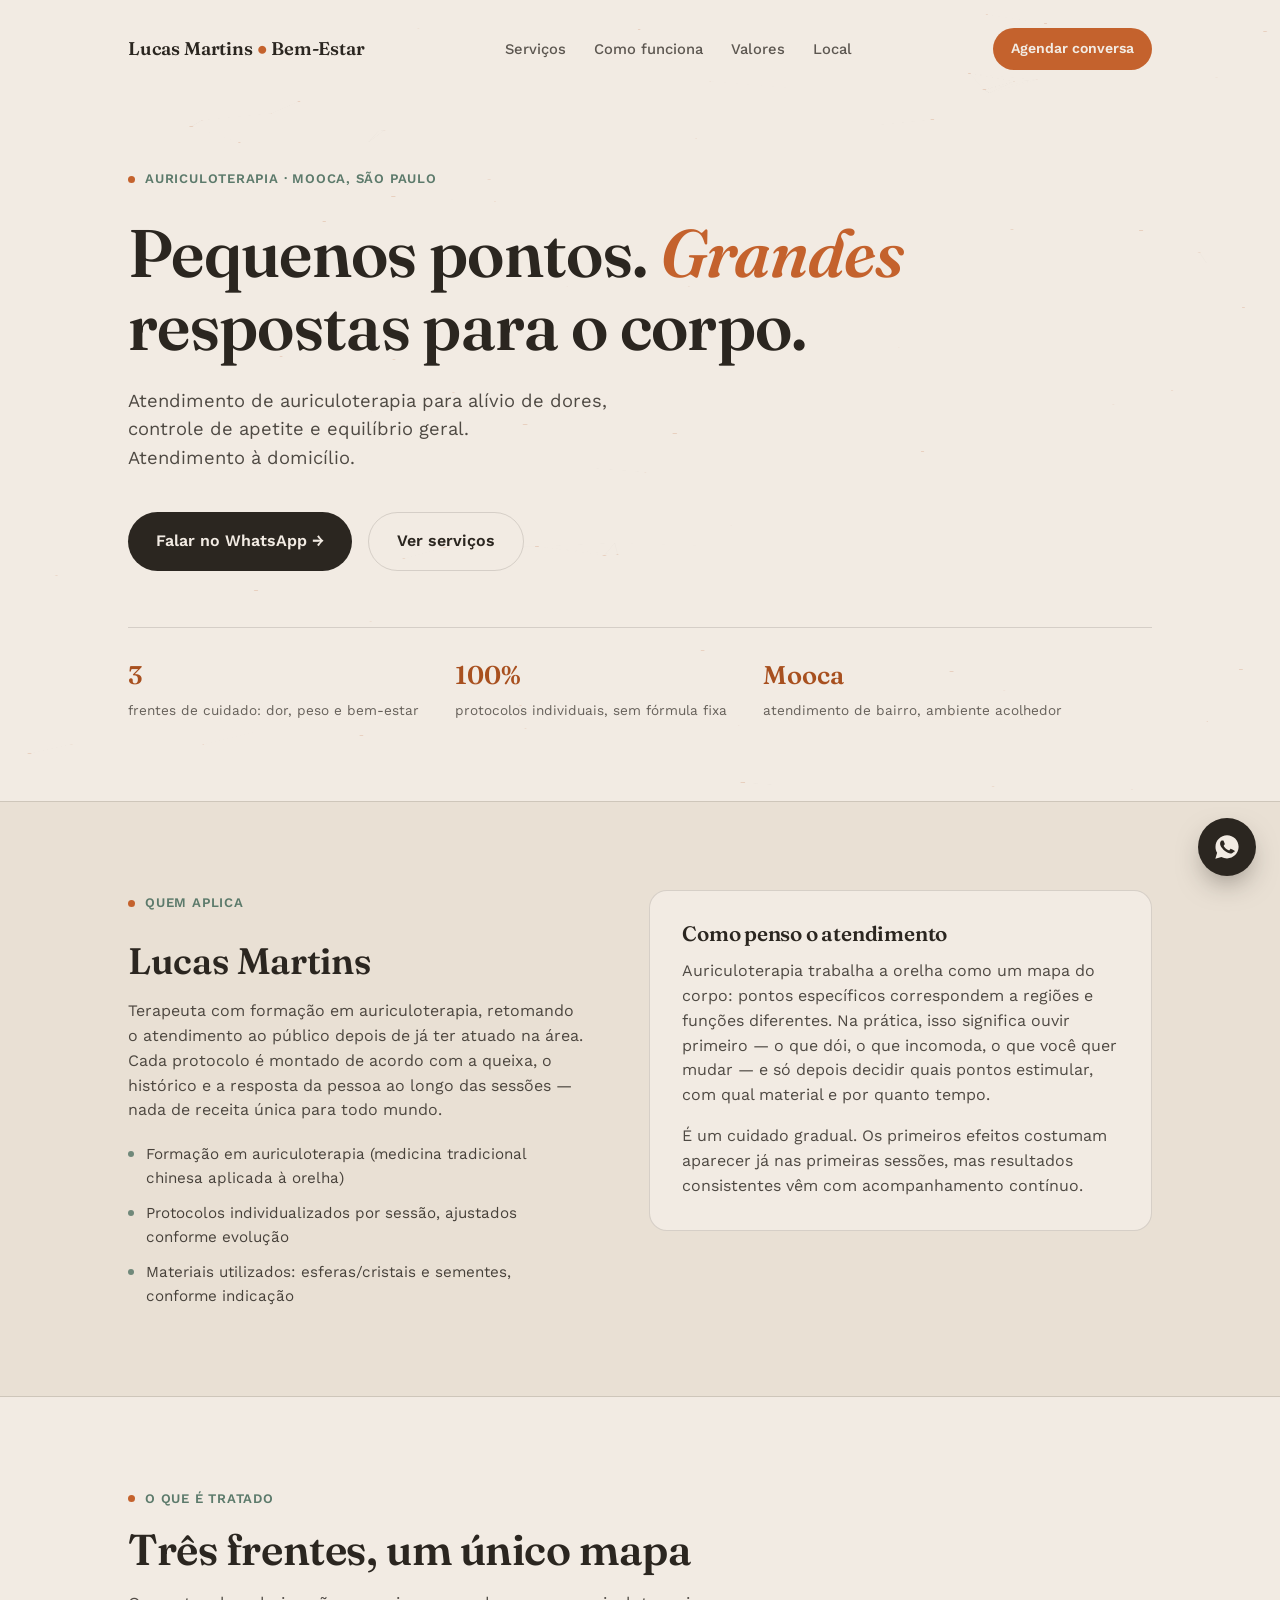
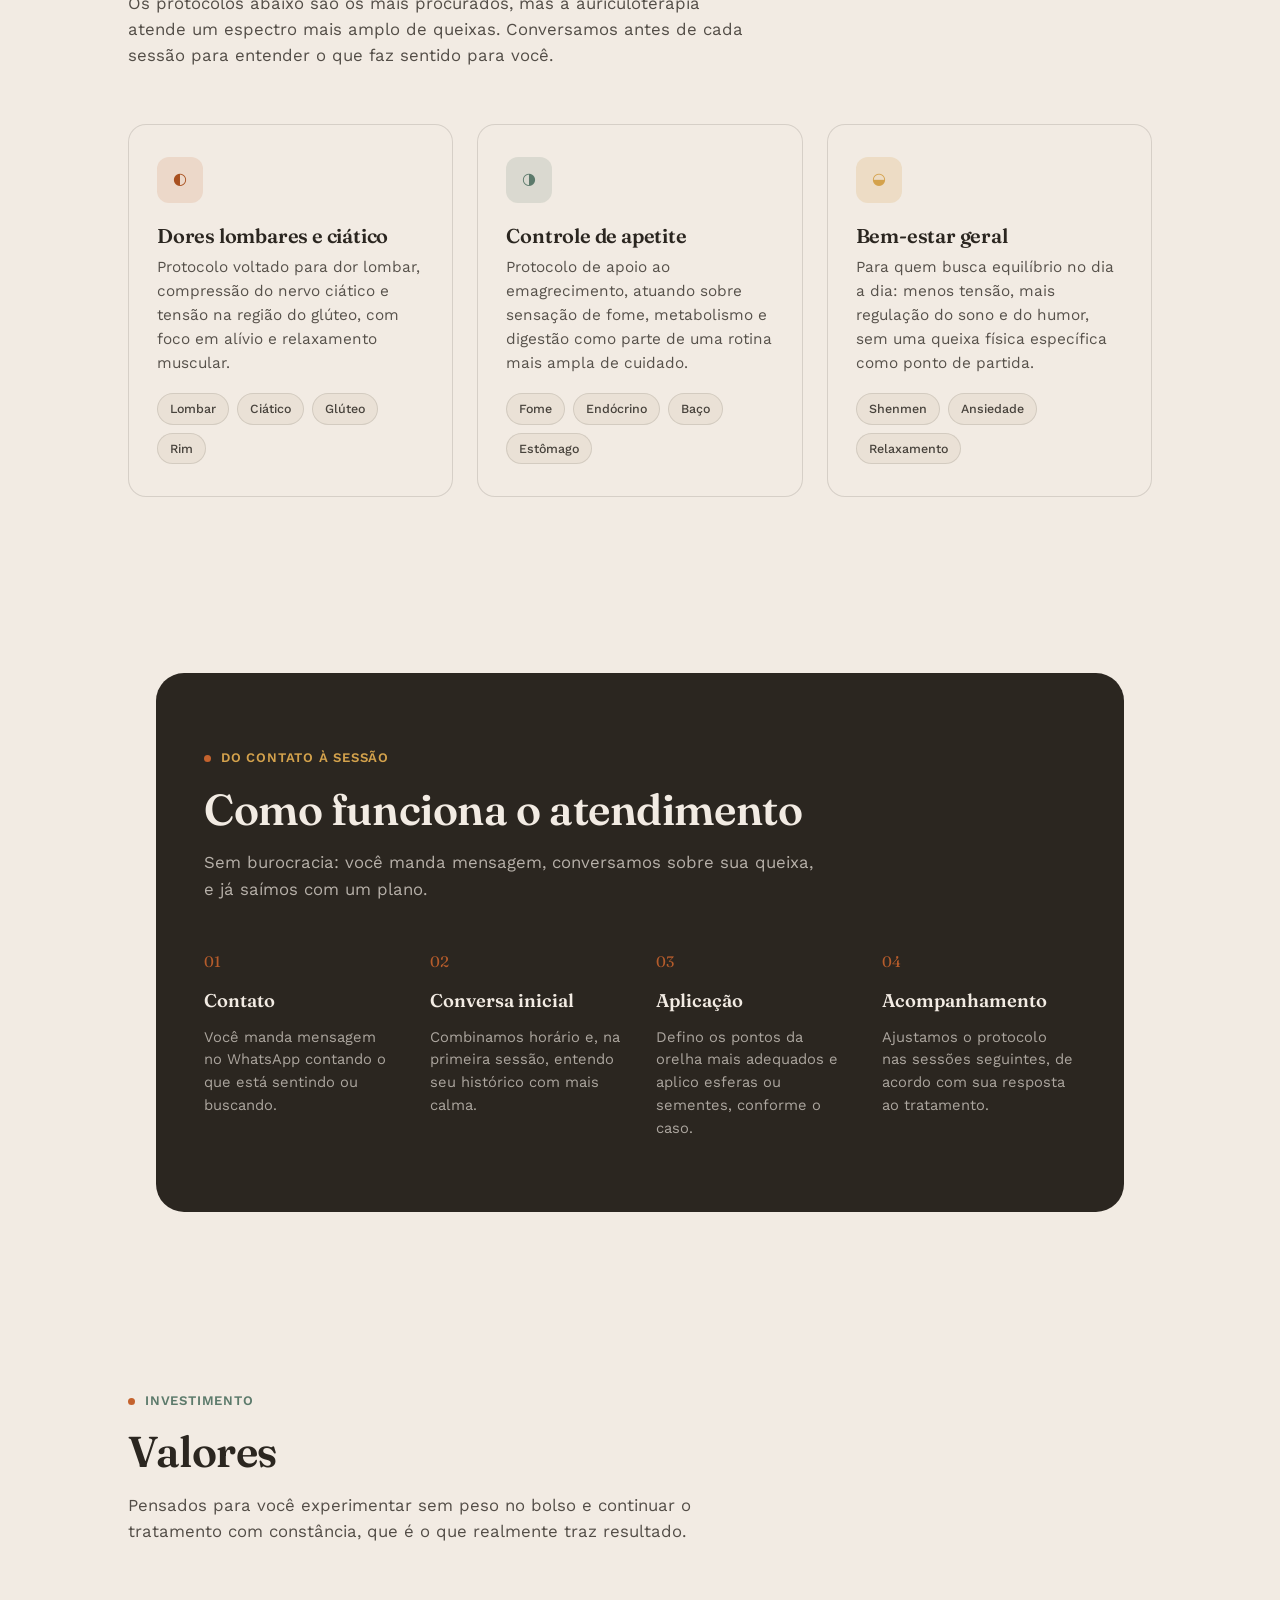
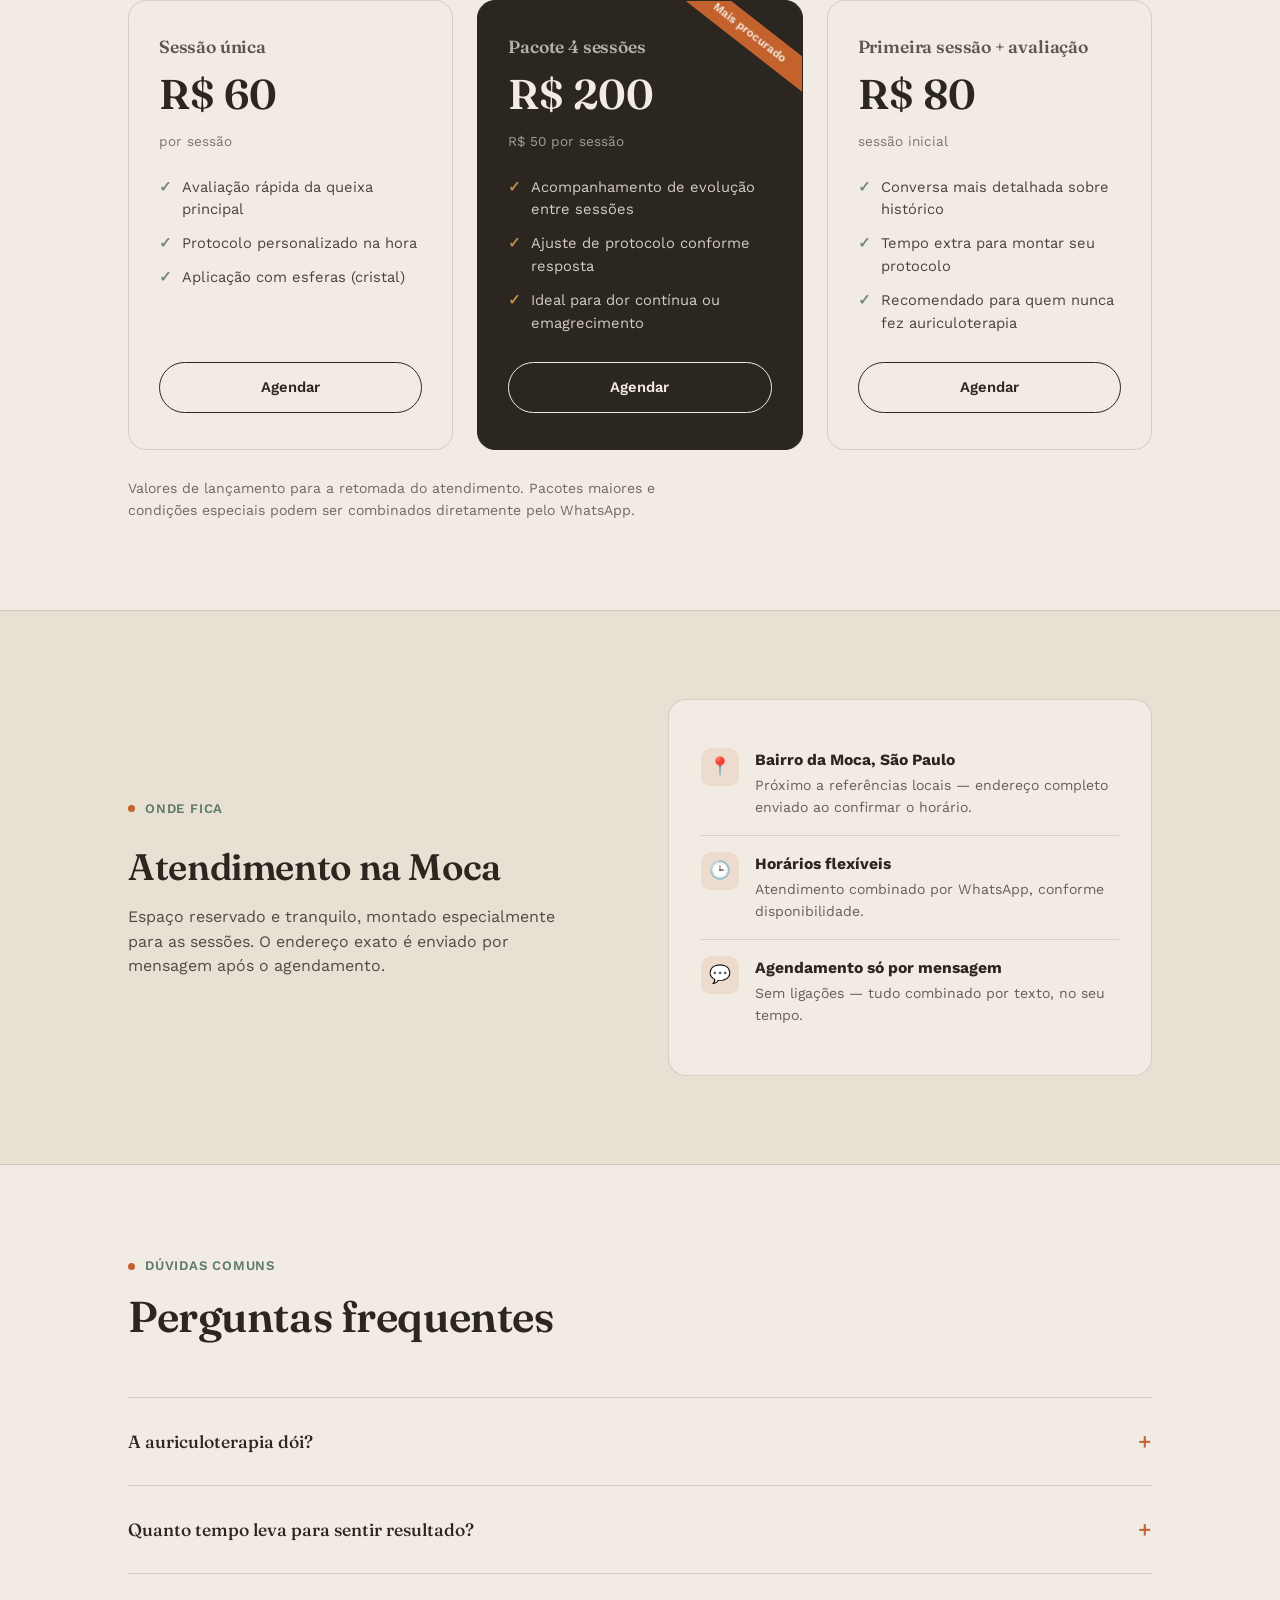
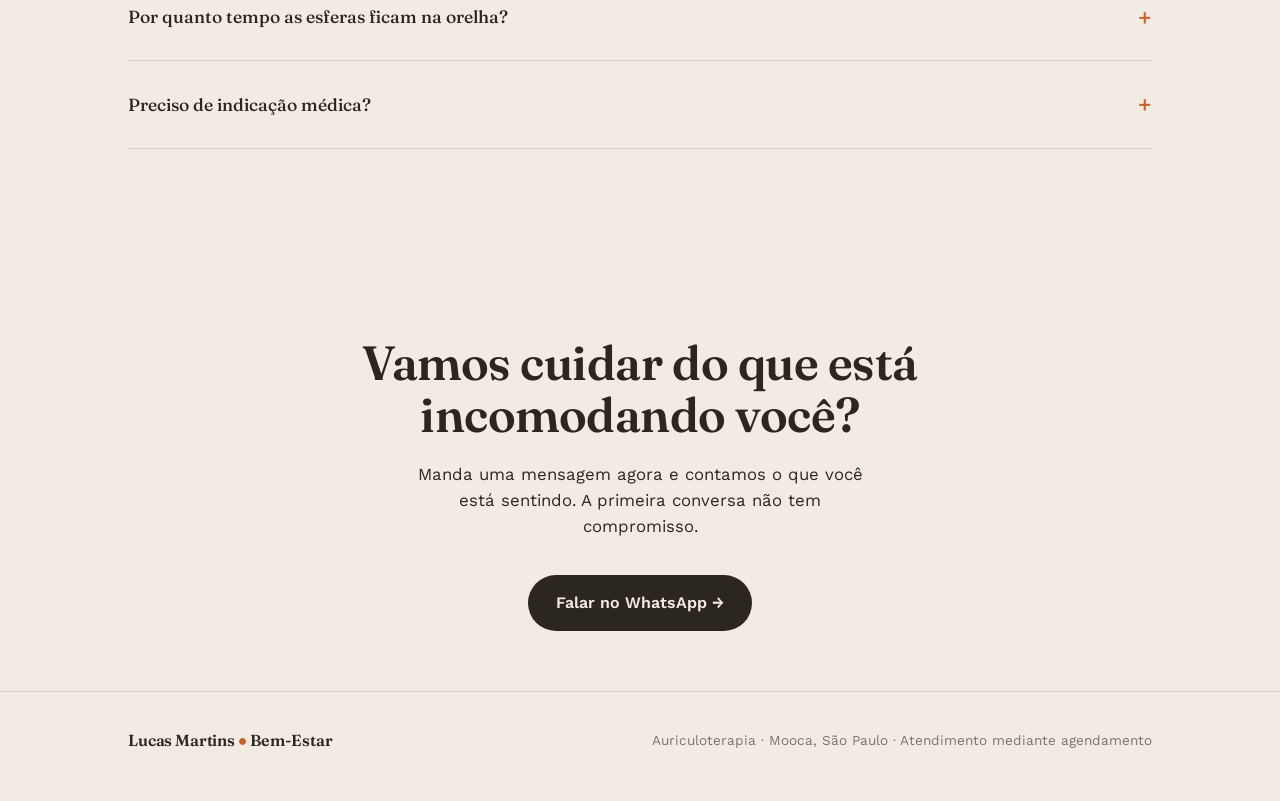
==== commit 74027edd: "atualizando texto" ====
--- a/index.html
+++ b/index.html
@@ -276,11 +276,11 @@
 <footer>
   <div class="wrap footer-grid">
     <div class="brand" style="font-size:1rem;">Lucas Martins <span class="dot">●</span> Bem-Estar</div>
-    <p>Auriculoterapia · Moca, São Paulo · Atendimento mediante agendamento</p>
+    <p>Auriculoterapia · Mooca, São Paulo · Atendimento mediante agendamento</p>
   </div>
 </footer>
 
-<a class="float-wa" href="https://wa.me/5511999999999?text=Ol%C3%A1%2C%20Lucas!%20Vim%20pelo%20site%20e%20gostaria%20de%20agendar%20uma%20sess%C3%A3o." target="_blank" rel="noopener" aria-label="Falar no WhatsApp">
+<a class="float-wa" href="https://wa.me/5511940316273?text=Ol%C3%A1%2C%20Lucas!%20Vim%20pelo%20site%20e%20gostaria%20de%20agendar%20uma%20sess%C3%A3o." target="_blank" rel="noopener" aria-label="Falar no WhatsApp">
   <svg width="28" height="28" viewBox="0 0 24 24" fill="currentColor"><path d="M12.04 2C6.58 2 2.13 6.45 2.13 11.91c0 1.85.5 3.58 1.41 5.09L2 22l5.18-1.5a9.86 9.86 0 0 0 4.86 1.27h.01c5.46 0 9.91-4.45 9.91-9.91C21.96 6.4 17.5 2 12.04 2zm5.85 14.04c-.25.7-1.45 1.34-2 1.43-.51.08-1.16.11-1.87-.12-.43-.14-.98-.32-1.69-.63-2.97-1.28-4.9-4.27-5.05-4.47-.15-.2-1.2-1.6-1.2-3.05 0-1.45.76-2.16 1.03-2.46.27-.3.59-.37.79-.37h.57c.18 0 .43-.07.67.51.25.6.85 2.08.92 2.23.07.15.12.33.02.53-.1.2-.15.32-.3.49-.15.17-.31.38-.44.51-.15.15-.3.3-.13.59.18.3.79 1.3 1.7 2.1 1.17 1.04 2.16 1.36 2.46 1.51.3.15.48.13.65-.05.22-.22.5-.59.79-.95.2-.26.46-.3.76-.18.3.12 1.9.9 2.23 1.06.33.17.55.25.63.39.08.14.08.78-.17 1.48z"/></svg>
 </a>
 
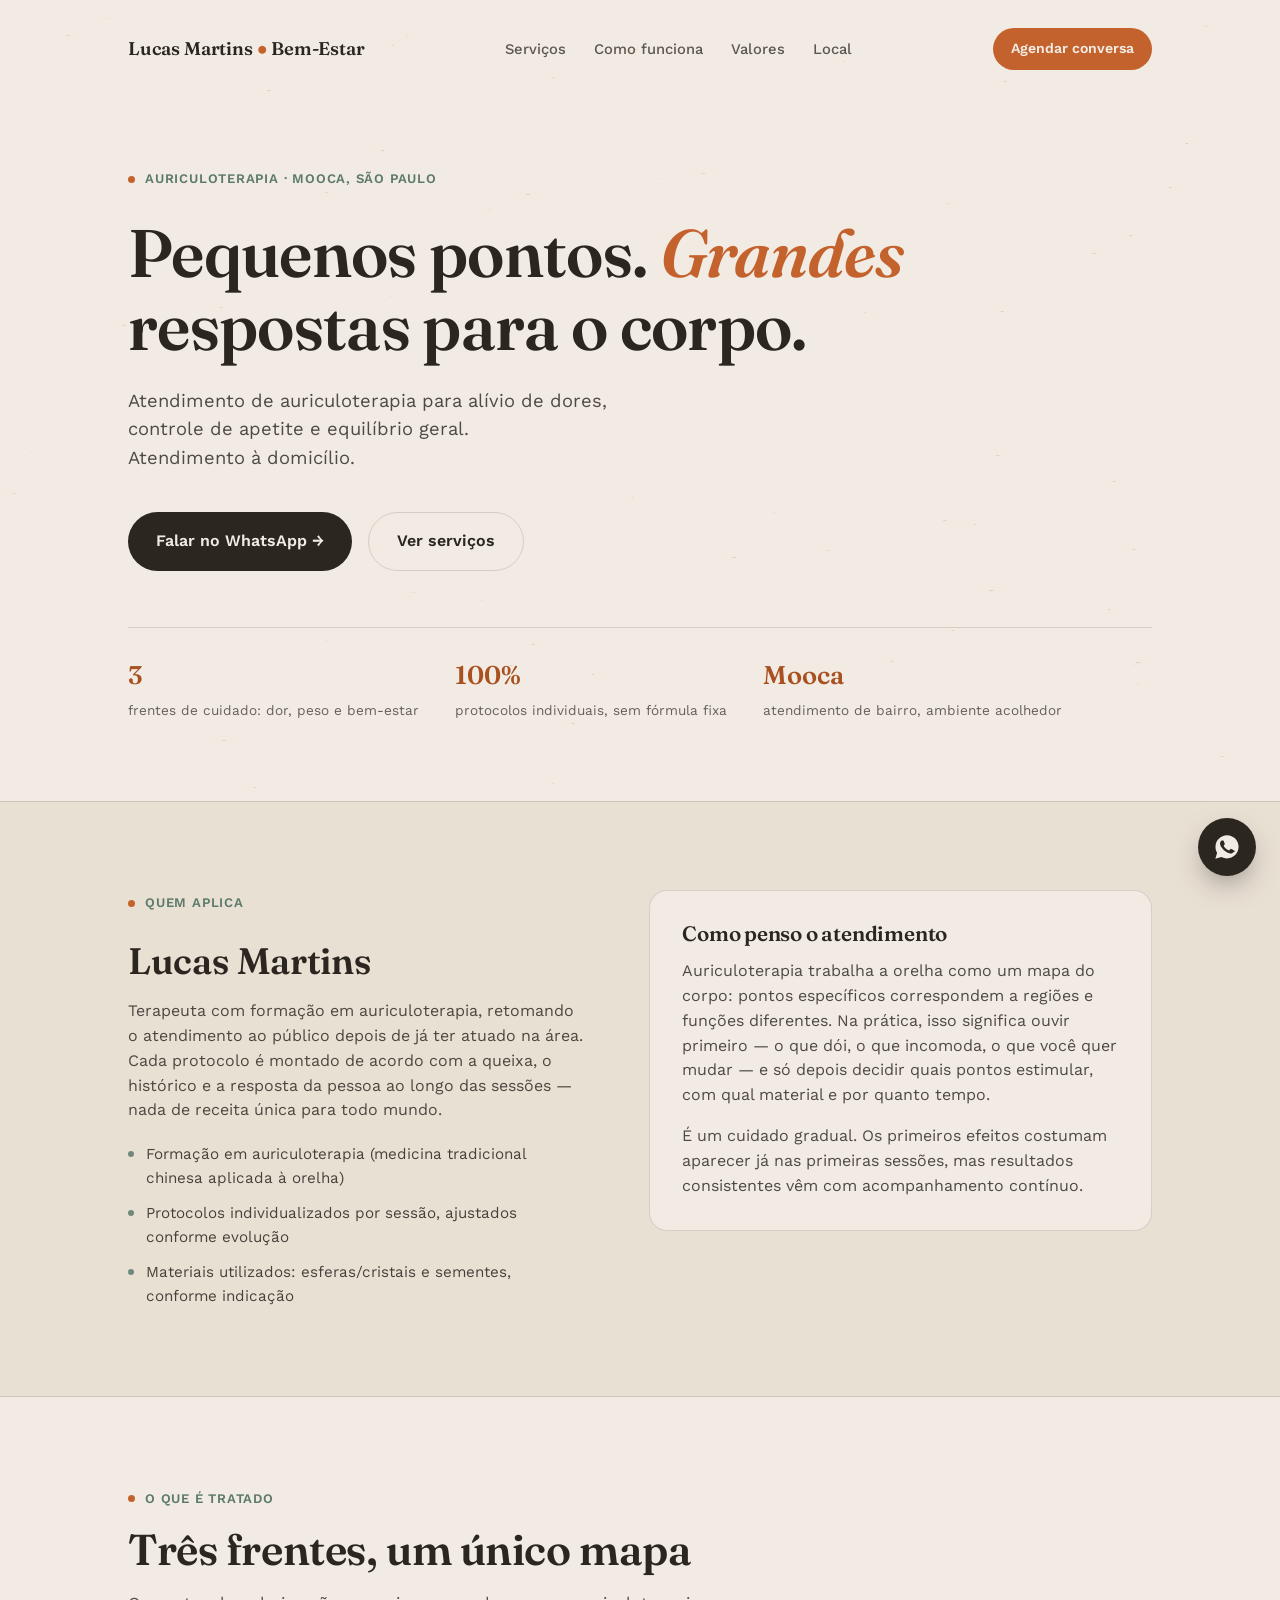
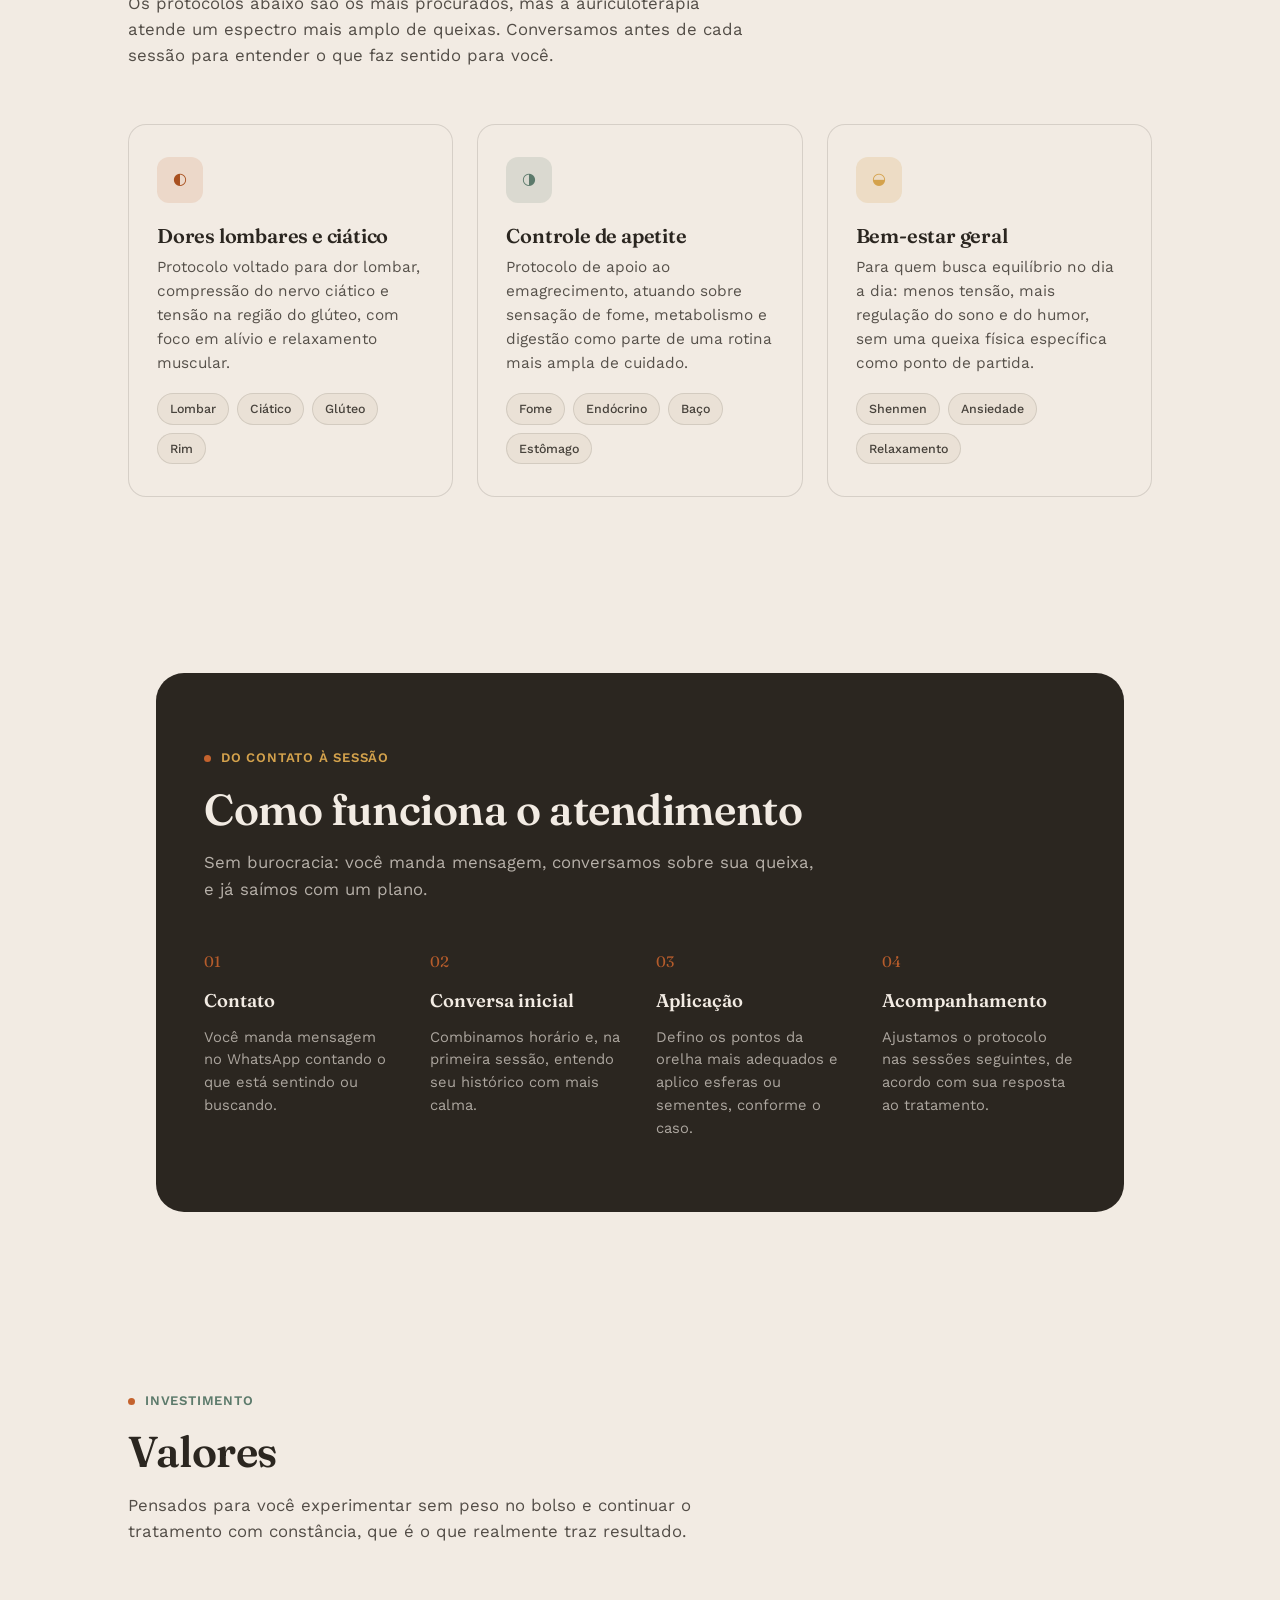
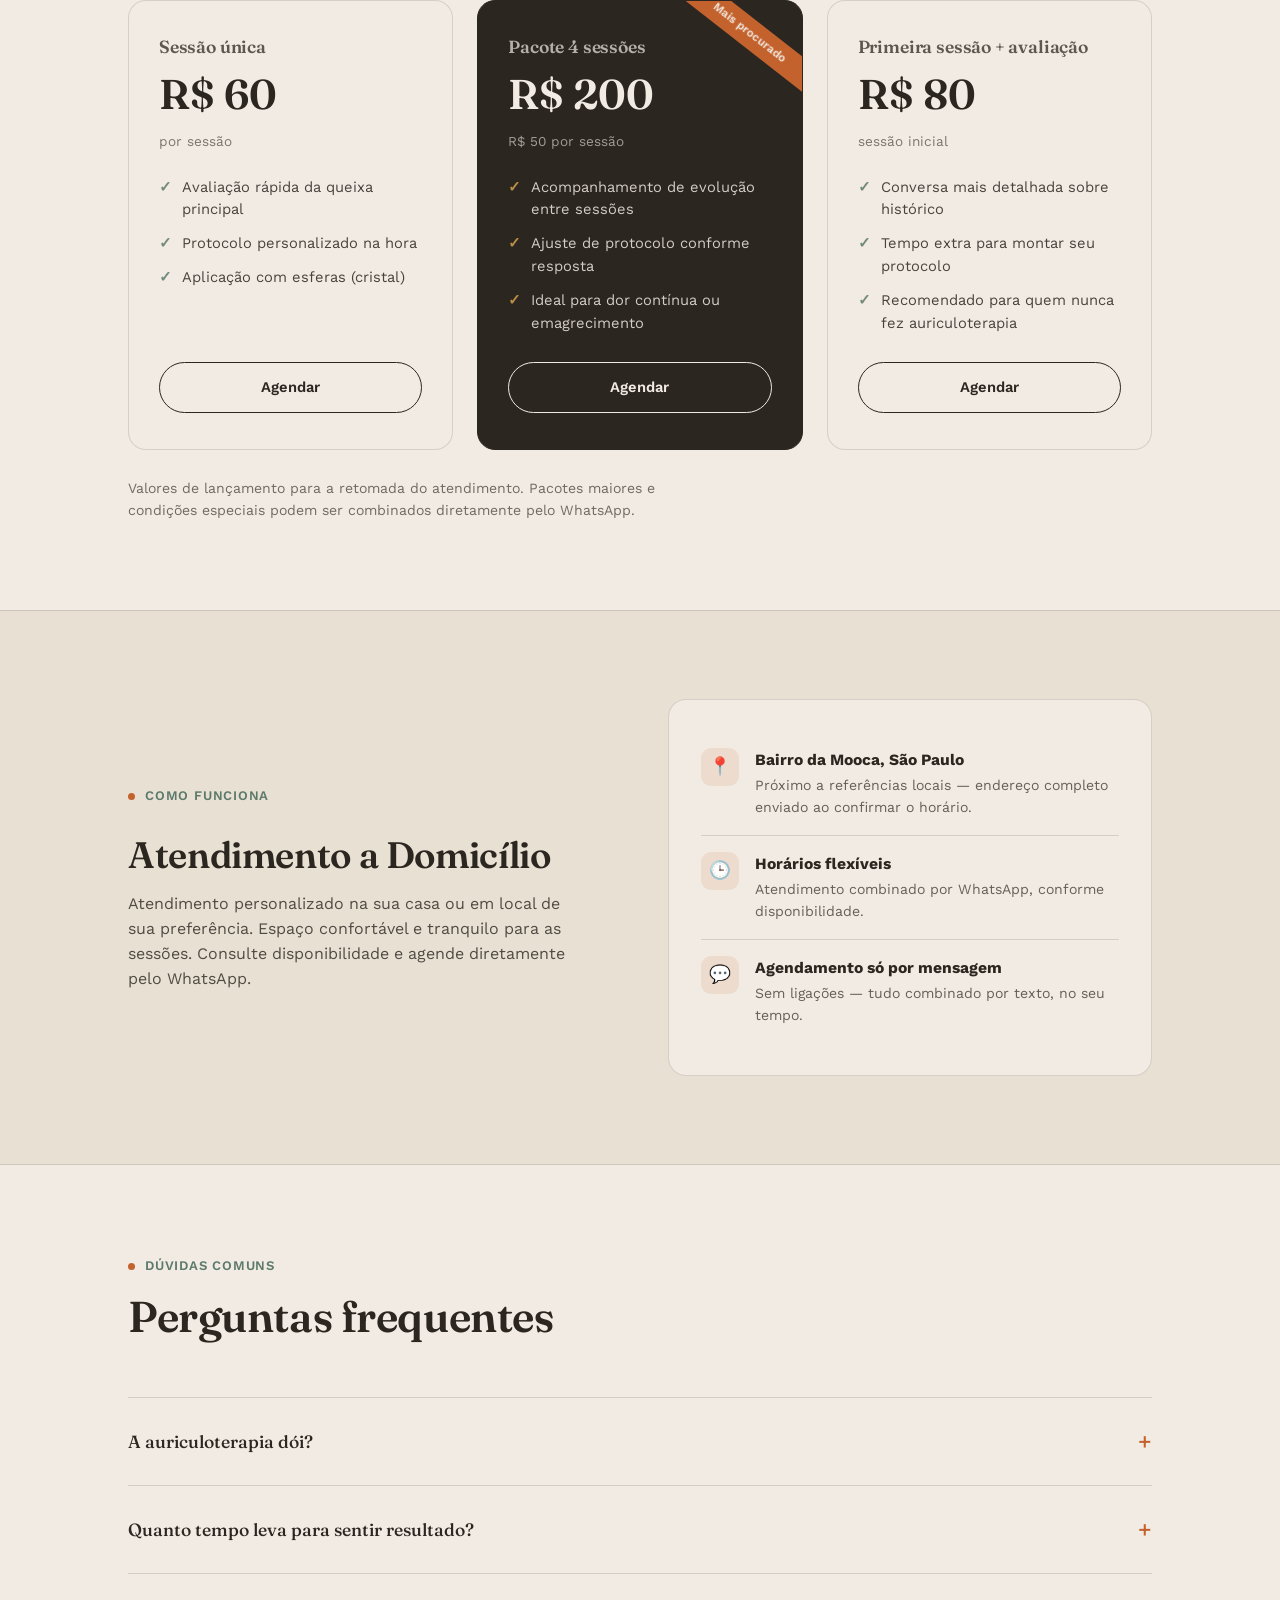
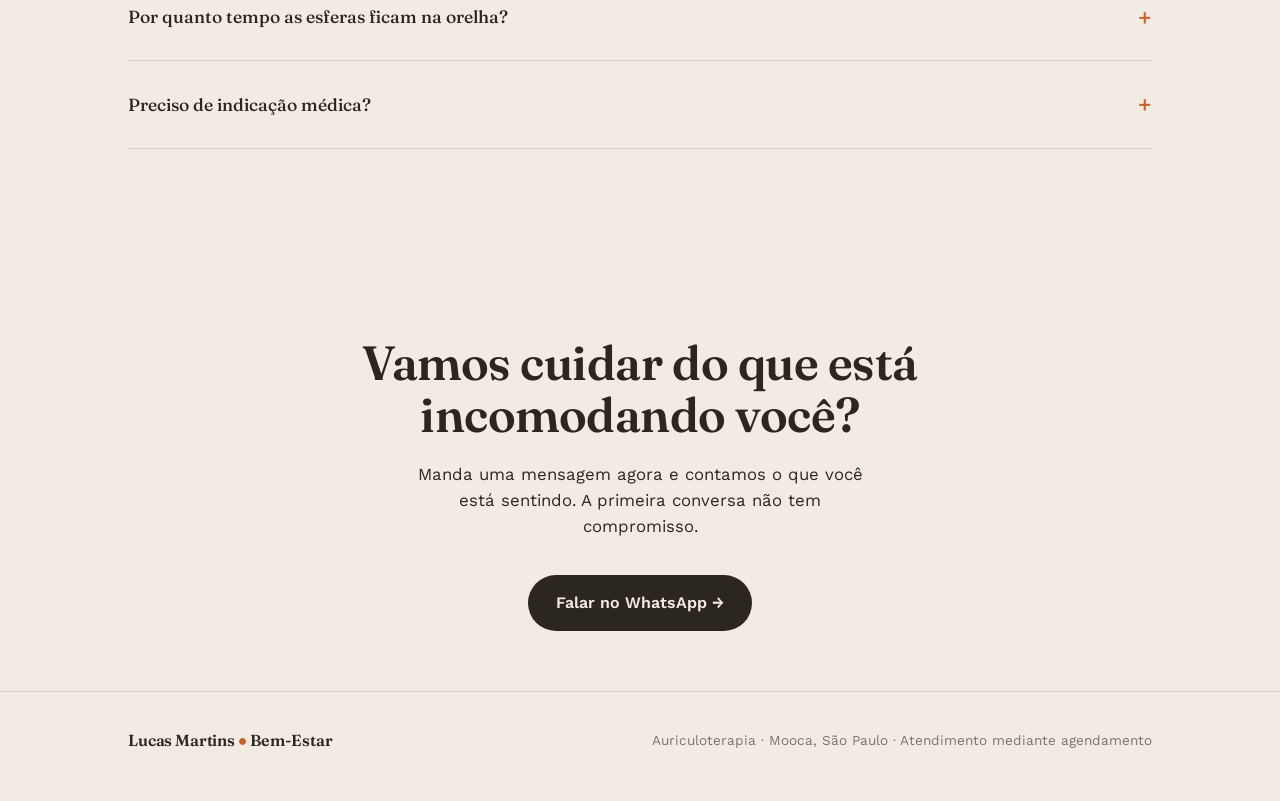
==== commit c4b6d406: "atualizando contato" ====
--- a/index.html
+++ b/index.html
@@ -205,15 +205,15 @@
     <div class="wrap">
       <div class="location-grid">
         <div class="reveal">
-          <div class="eyebrow">Onde fica</div>
-          <h2 style="font-size:clamp(1.8rem,3.6vw,2.3rem); margin-bottom:18px;">Atendimento na Moca</h2>
-          <p style="opacity:0.8; max-width:460px;">Espaço reservado e tranquilo, montado especialmente para as sessões. O endereço exato é enviado por mensagem após o agendamento.</p>
+          <div class="eyebrow">Como funciona</div>
+          <h2 style="font-size:clamp(1.8rem,3.6vw,2.3rem); margin-bottom:18px;">Atendimento a Domicílio</h2>
+          <p style="opacity:0.8; max-width:460px;">Atendimento personalizado na sua casa ou em local de sua preferência. Espaço confortável e tranquilo para as sessões. Consulte disponibilidade e agende diretamente pelo WhatsApp.</p>
         </div>
         <div class="location-card reveal">
           <div class="location-row">
             <div class="icon">📍</div>
             <div>
-              <h4>Bairro da Moca, São Paulo</h4>
+              <h4>Bairro da Mooca, São Paulo</h4>
               <p>Próximo a referências locais — endereço completo enviado ao confirmar o horário.</p>
             </div>
           </div>
